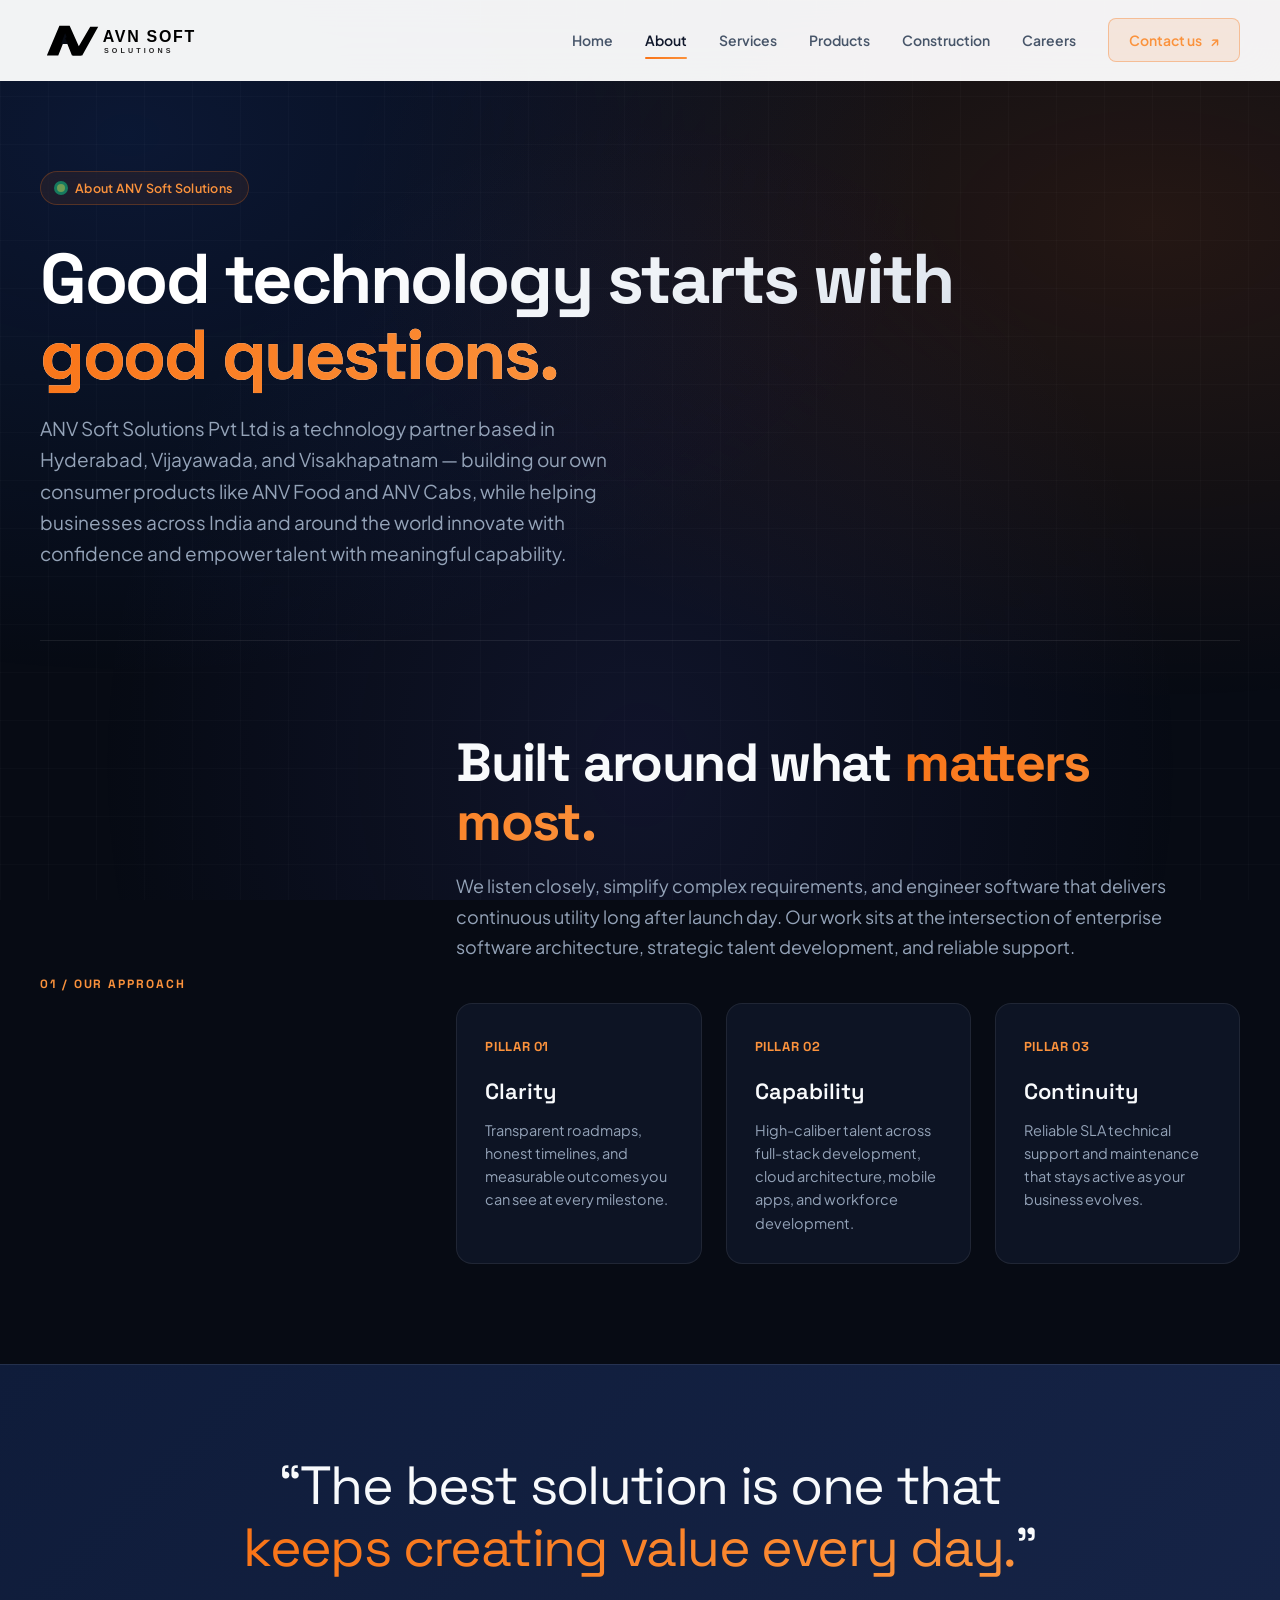
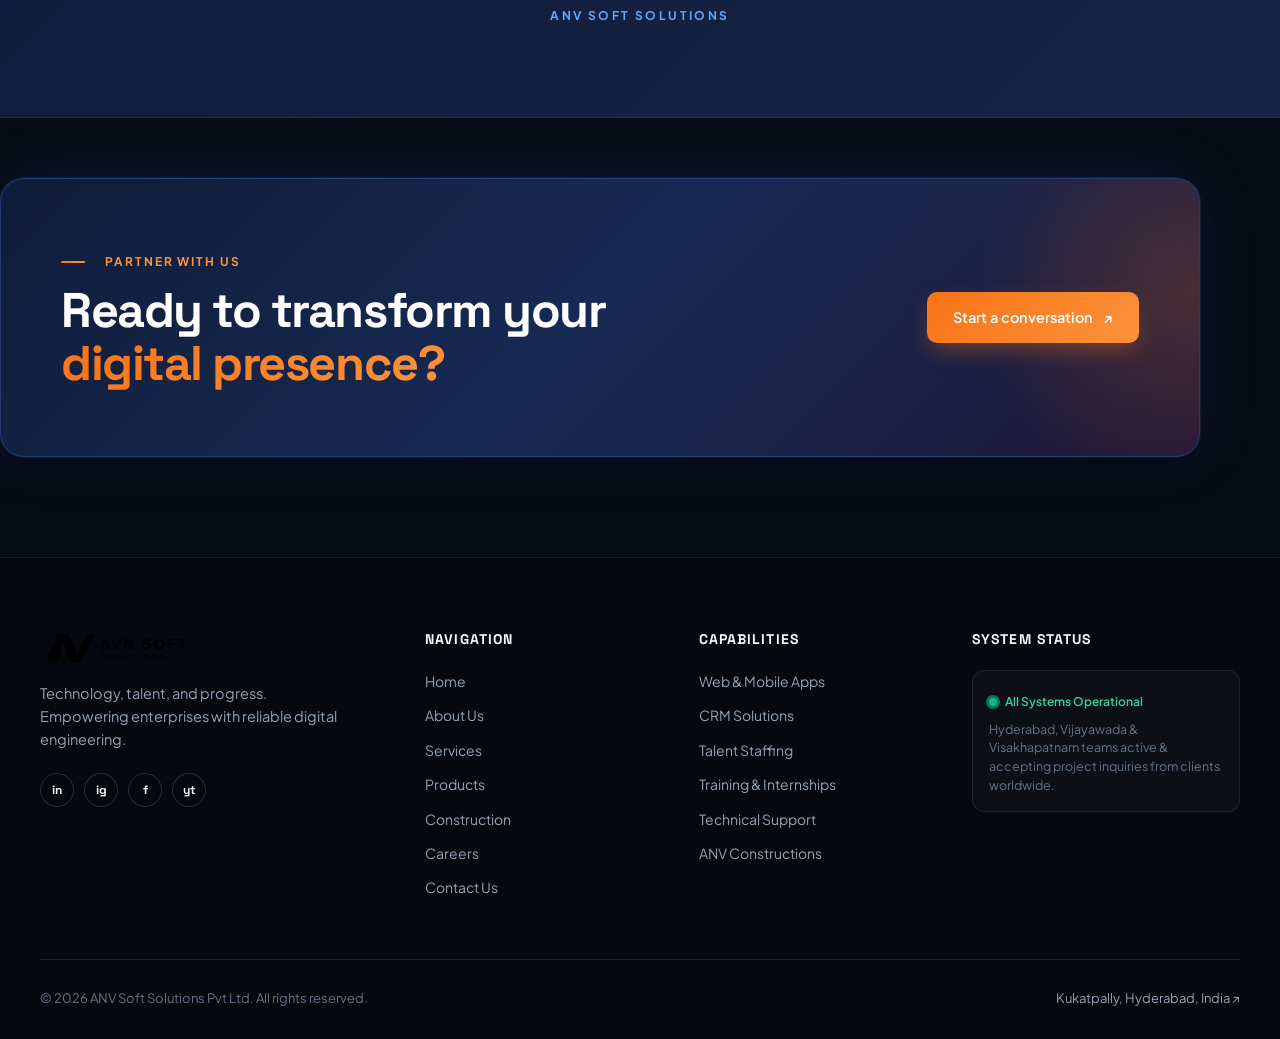
==== about/index.html @ e0e10b2a "fix: correct brand name from AVN to ANV Soft Solutions sitewide The company's actual registered name" ====
<!doctype html>
<html lang="en">
<head>
  <meta charset="UTF-8">
  <meta name="viewport" content="width=device-width, initial-scale=1.0">
  <meta name="description" content="ANV Soft Solutions is a technology and talent consultancy based in Hyderabad, Vijayawada & Visakhapatnam, serving clients across India and worldwide.">
  <meta name="keywords" content="about ANV Soft Solutions, software company Hyderabad, software company Vijayawada, software company Visakhapatnam, technology consultancy India, IT talent partner">
  <meta name="robots" content="index, follow, max-image-preview:large">
  <meta name="author" content="ANV Soft Solutions Pvt Ltd">
  <link rel="canonical" href="https://www.anvsoftsolutions.com/about/">
  <meta property="og:type" content="website">
  <meta property="og:url" content="https://www.anvsoftsolutions.com/about/">
  <meta property="og:title" content="About ANV Soft Solutions | Hyderabad Technology Partner">
  <meta property="og:description" content="Meet the Hyderabad-based team helping businesses worldwide build better software and stronger technology capabilities.">
  <meta property="og:site_name" content="ANV Soft Solutions">
  <meta property="og:image" content="https://www.anvsoftsolutions.com/images/logo.svg">
  <meta name="twitter:card" content="summary">
  <title>About Us | ANV Soft Solutions</title>
  <link rel="preconnect" href="https://fonts.googleapis.com">
  <link rel="preconnect" href="https://fonts.gstatic.com" crossorigin>
  <link href="https://fonts.googleapis.com/css2?family=Plus+Jakarta+Sans:wght@300;400;500;600;700;800&family=Space+Grotesk:wght@500;600;700&display=swap" rel="stylesheet">
  <link rel="stylesheet" href="../css/style.css">
  <link rel="icon" type="image/svg+xml" href="../images/logo.svg">
  <link rel="apple-touch-icon" href="../images/logo.svg">
</head>
<body>

  <!-- Sticky Site Header -->
  <header class="site-header">
    <div class="container nav-wrap">
      <a class="brand" href="../" aria-label="ANV Soft Solutions Home">
        <img src="../images/logo.svg" alt="ANV Soft Solutions Logo" style="height: 40px; width: auto;" />
      </a>
      
      <button class="menu-toggle" aria-label="Toggle Navigation" aria-expanded="false">
        <span></span>
        <span></span>
        <span></span>
      </button>

      <nav class="main-nav">
        <a href="../">Home</a>
        <a class="active" href="../about/">About</a>
        <a href="../services/">Services</a>
        <a href="../products/">Products</a>
        <a href="../construction/">Construction</a>
        <a href="../careers/">Careers</a>
        <a class="nav-contact" href="../contact/">Contact us <span>↗</span></a>
      </nav>
    </div>
  </header>

  <main>
    <!-- Page Hero -->
    <section class="page-hero container">
      <div class="badge-pill badge-pill-orange">
        <span class="pulse-dot" style="background: var(--orange);"></span>
        <span>About ANV Soft Solutions</span>
      </div>
      <h1>Good technology starts with<br><em>good questions.</em></h1>
      <p class="page-intro">ANV Soft Solutions Pvt Ltd is a technology partner based in Hyderabad, Vijayawada, and Visakhapatnam — building our own consumer products like ANV Food and ANV Cabs, while helping businesses across India and around the world innovate with confidence and empower talent with meaningful capability.</p>
    </section>

    <!-- Split Section / Approach -->
    <section class="section container split-section">
      <div class="section-label reveal">01 / Our approach</div>
      <div class="reveal delay-1">
        <h2>Built around what <span>matters most.</span></h2>
        <p class="lead">We listen closely, simplify complex requirements, and engineer software that delivers continuous utility long after launch day. Our work sits at the intersection of enterprise software architecture, strategic talent development, and reliable support.</p>
        
        <div class="values-grid">
          <div class="value-card">
            <strong>PILLAR 01</strong>
            <h3>Clarity</h3>
            <p>Transparent roadmaps, honest timelines, and measurable outcomes you can see at every milestone.</p>
          </div>

          <div class="value-card">
            <strong>PILLAR 02</strong>
            <h3>Capability</h3>
            <p>High-caliber talent across full-stack development, cloud architecture, mobile apps, and workforce development.</p>
          </div>

          <div class="value-card">
            <strong>PILLAR 03</strong>
            <h3>Continuity</h3>
            <p>Reliable SLA technical support and maintenance that stays active as your business evolves.</p>
          </div>
        </div>
      </div>
    </section>

    <!-- Quote Band -->
    <section class="quote-band reveal">
      <div class="container">
        <p>“The best solution is one that<br><em>keeps creating value every day.</em>”</p>
        <span>ANV SOFT SOLUTIONS</span>
      </div>
    </section>

    <!-- CTA Band -->
    <section class="container cta-band">
      <div class="cta-box reveal">
        <div class="cta-inner">
          <div>
            <div class="eyebrow" style="color: var(--orange-light);"><span></span> PARTNER WITH US</div>
            <h2>Ready to transform your<br><em>digital presence?</em></h2>
          </div>
          <a class="button button-orange" href="../contact/">Start a conversation <span>↗</span></a>
        </div>
      </div>
    </section>
  </main>

  <!-- Footer -->
  <footer class="site-footer">
    <div class="container footer-grid">
      <div class="footer-about">
        <a class="brand" href="../" aria-label="ANV Soft Solutions Home">
          <img src="../images/logo.svg" alt="ANV Soft Solutions Logo" style="height: 38px; width: auto;" />
        </a>
        <p>Technology, talent, and progress.<br>Empowering enterprises with reliable digital engineering.</p>
        <div class="social-links" aria-label="Social media links">
          <a href="#" class="social-icon" data-social-placeholder title="LinkedIn profile coming soon" aria-label="LinkedIn">in</a>
          <a href="#" class="social-icon" data-social-placeholder title="Instagram profile coming soon" aria-label="Instagram">ig</a>
          <a href="#" class="social-icon" data-social-placeholder title="Facebook profile coming soon" aria-label="Facebook">f</a>
          <a href="#" class="social-icon" data-social-placeholder title="YouTube channel coming soon" aria-label="YouTube">yt</a>
        </div>
      </div>

      <div class="footer-col">
        <h4>Navigation</h4>
        <div class="footer-col-links">
          <a href="../">Home</a>
          <a href="../about/">About Us</a>
          <a href="../services/">Services</a>
          <a href="../products/">Products</a>
          <a href="../construction/">Construction</a>
          <a href="../careers/">Careers</a>
          <a href="../contact/">Contact Us</a>
        </div>
      </div>

      <div class="footer-col">
        <h4>Capabilities</h4>
        <div class="footer-col-links">
          <a href="../services/#digital">Web & Mobile Apps</a>
          <a href="../services/#digital">CRM Solutions</a>
          <a href="../services/#people">Talent Staffing</a>
          <a href="../services/#people">Training & Internships</a>
          <a href="../services/#support">Technical Support</a>
          <a href="../construction/">ANV Constructions</a>
        </div>
      </div>

      <div class="footer-col">
        <h4>System Status</h4>
        <div class="footer-status-box">
          <div class="footer-status-pill">
            <span class="pulse-dot"></span>
            <span>All Systems Operational</span>
          </div>
          <p>Hyderabad, Vijayawada & Visakhapatnam teams active & accepting project inquiries from clients worldwide.</p>
        </div>
      </div>
    </div>

    <div class="container footer-bottom">
      <span>© 2026 ANV Soft Solutions Pvt Ltd. All rights reserved.</span>
      <a href="https://maps.google.com/?q=Rajashekara+Enclave+Kukatpally+Hyderabad" target="_blank" rel="noreferrer">Kukatpally, Hyderabad, India ↗</a>
    </div>
  </footer>

  <script src="../js/script.js"></script>
</body>
</html>
---- css/style.css ----
/* ==========================================================================
   ANV Soft Solutions - Modern High-End Design System
   ========================================================================== */

@import url('https://fonts.googleapis.com/css2?family=Plus+Jakarta+Sans:wght@300;400;500;600;700;800&family=Space+Grotesk:wght@500;600;700&display=swap');

:root {
  /* Color Palette */
  --bg-base: #070b14;
  --bg-surface: #0d1424;
  --bg-surface-elevated: #131c31;
  --bg-surface-hover: #18233c;
  --bg-glass: rgba(13, 20, 36, 0.75);
  --bg-glass-card: rgba(255, 255, 255, 0.03);
  --bg-glass-hover: rgba(255, 255, 255, 0.06);

  /* Borders */
  --border-subtle: rgba(255, 255, 255, 0.08);
  --border-medium: rgba(255, 255, 255, 0.15);
  --border-glow-blue: rgba(59, 130, 246, 0.5);
  --border-glow-orange: rgba(249, 115, 22, 0.5);

  /* Typography Colors */
  --text-primary: #f8fafc;
  --text-secondary: #94a3b8;
  --text-muted: #64748b;
  --text-accent: #38bdf8;

  /* Accent Colors */
  --blue: #2563eb;
  --blue-bright: #3b82f6;
  --blue-light: #60a5fa;
  --indigo: #6366f1;
  --orange: #f97316;
  --orange-light: #fb923c;
  --cyan: #06b6d4;
  --emerald: #10b981;
  --purple: #a855f7;

  /* Gradients */
  --grad-primary: linear-gradient(135deg, #3b82f6 0%, #6366f1 50%, #f97316 100%);
  --grad-text-hero: linear-gradient(135deg, #ffffff 20%, #e2e8f0 70%, #94a3b8 100%);
  --grad-orange: linear-gradient(135deg, #f97316 0%, #fb923c 100%);
  --grad-blue: linear-gradient(135deg, #2563eb 0%, #3b82f6 100%);
  --grad-dark-card: linear-gradient(180deg, rgba(255, 255, 255, 0.04) 0%, rgba(255, 255, 255, 0.01) 100%);
  --grad-glow-blue: radial-gradient(circle at 50% 50%, rgba(59, 130, 246, 0.18) 0%, transparent 70%);
  --grad-glow-orange: radial-gradient(circle at 50% 50%, rgba(249, 115, 22, 0.15) 0%, transparent 70%);

  /* Shadows & Glows */
  --shadow-card: 0 20px 40px -15px rgba(0, 0, 0, 0.6), 0 0 0 1px rgba(255, 255, 255, 0.06);
  --shadow-card-hover: 0 25px 50px -12px rgba(0, 0, 0, 0.8), 0 0 0 1px rgba(59, 130, 246, 0.3);
  --shadow-glow-blue: 0 0 35px -5px rgba(59, 130, 246, 0.35);
  --shadow-glow-orange: 0 0 35px -5px rgba(249, 115, 22, 0.35);

  /* Fonts */
  --font-body: 'Plus Jakarta Sans', -apple-system, BlinkMacSystemFont, 'Segoe UI', Roboto, sans-serif;
  --font-heading: 'Space Grotesk', sans-serif;

  /* Transitions */
  --transition-fast: 0.2s cubic-bezier(0.16, 1, 0.3, 1);
  --transition-smooth: 0.35s cubic-bezier(0.16, 1, 0.3, 1);
  --transition-bounce: 0.5s cubic-bezier(0.34, 1.56, 0.64, 1);
}

/* ==========================================================================
   Reset & Global Styles
   ========================================================================== */

*, *::before, *::after {
  box-sizing: border-box;
  margin: 0;
  padding: 0;
}

html {
  scroll-behavior: smooth;
  color-scheme: dark;
}

body {
  background-color: var(--bg-base);
  color: var(--text-primary);
  font-family: var(--font-body);
  font-size: 16px;
  line-height: 1.6;
  overflow-x: hidden;
  position: relative;
  min-height: 100vh;
  -webkit-font-smoothing: antialiased;
  -moz-osx-font-smoothing: grayscale;
}

/* Ambient Background Lights & Grid */
body::before {
  content: '';
  position: fixed;
  top: 0;
  left: 0;
  width: 100%;
  height: 100%;
  background-image: 
    radial-gradient(at 10% 15%, rgba(37, 99, 235, 0.15) 0px, transparent 50%),
    radial-gradient(at 90% 25%, rgba(249, 115, 22, 0.12) 0px, transparent 50%),
    radial-gradient(at 50% 85%, rgba(99, 102, 241, 0.1) 0px, transparent 60%);
  pointer-events: none;
  z-index: -2;
}

body::after {
  content: '';
  position: fixed;
  top: 0;
  left: 0;
  width: 100%;
  height: 100%;
  background-image: linear-gradient(rgba(255, 255, 255, 0.02) 1px, transparent 1px),
                    linear-gradient(90deg, rgba(255, 255, 255, 0.02) 1px, transparent 1px);
  background-size: 48px 48px;
  pointer-events: none;
  z-index: -1;
}

a {
  color: inherit;
  text-decoration: none;
  transition: color var(--transition-fast);
}

img, svg {
  display: block;
  max-width: 100%;
}

.container {
  width: min(1200px, calc(100% - 48px));
  margin: 0 auto;
}

/* ==========================================================================
   Header & Modern Navigation
   ========================================================================== */

.site-header {
  position: sticky;
  top: 0;
  z-index: 100;
  background: rgba(255, 255, 255, 0.95);
  backdrop-filter: blur(20px);
  -webkit-backdrop-filter: blur(20px);
  border-bottom: 1px solid rgba(255, 255, 255, 0.1);
  transition: all var(--transition-smooth);
}

.site-header.scrolled {
  background: rgba(255, 255, 255, 0.98);
  border-bottom-color: rgba(0, 0, 0, 0.05);
  box-shadow: 0 10px 30px -10px rgba(0, 0, 0, 0.15);
}

.nav-wrap {
  min-height: 80px;
  display: flex;
  align-items: center;
  justify-content: space-between;
}

/* Brand Logo */
.brand {
  display: flex;
  align-items: center;
  gap: 12px;
  font-family: var(--font-heading);
  font-weight: 700;
  font-size: 18px;
  letter-spacing: 0.06em;
  color: var(--text-primary);
  user-select: none;
}

.brand-mark {
  display: grid;
  place-items: center;
  height: 40px;
  width: 40px;
  background: linear-gradient(135deg, var(--blue-bright), var(--indigo));
  color: #ffffff;
  font-size: 14px;
  font-weight: 800;
  letter-spacing: -0.05em;
  border-radius: 10px;
  box-shadow: 0 0 20px rgba(59, 130, 246, 0.4);
  position: relative;
  overflow: hidden;
  transition: transform var(--transition-bounce), box-shadow var(--transition-smooth);
}

.brand-mark::after {
  content: '';
  position: absolute;
  top: -50%;
  left: -50%;
  width: 200%;
  height: 200%;
  background: linear-gradient(45deg, transparent 40%, rgba(255, 255, 255, 0.3) 50%, transparent 60%);
  transform: rotate(45deg);
  animation: shine 4s infinite linear;
}

@keyframes shine {
  0% { transform: translateX(-100%) rotate(45deg); }
  30%, 100% { transform: translateX(100%) rotate(45deg); }
}

.brand:hover .brand-mark {
  transform: translateY(-2px) scale(1.05);
  box-shadow: 0 0 25px rgba(59, 130, 246, 0.6);
}

.brand-text {
  display: flex;
  flex-direction: column;
}

.brand-text b {
  color: var(--orange);
  font-weight: 700;
}

.brand-text small {
  font-family: var(--font-body);
  font-size: 8.5px;
  font-weight: 700;
  letter-spacing: 0.24em;
  margin-top: 2px;
  color: var(--text-secondary);
}

/* Nav Links */
.main-nav {
  display: flex;
  align-items: center;
  gap: 32px;
  font-size: 14px;
  font-weight: 600;
}

.main-nav > a:not(.nav-contact) {
  position: relative;
  padding: 8px 0;
  color: #475569;
  transition: color var(--transition-fast);
}

.main-nav > a:not(.nav-contact):hover,
.main-nav > a.active:not(.nav-contact) {
  color: #0f172a;
}

.main-nav > a:not(.nav-contact)::after {
  content: '';
  position: absolute;
  bottom: 0;
  left: 0;
  width: 0;
  height: 2px;
  background: var(--grad-orange);
  border-radius: 2px;
  transition: width var(--transition-smooth);
}

.main-nav > a:hover::after,
.main-nav > a.active:not(.nav-contact)::after {
  width: 100%;
}

.nav-contact {
  display: inline-flex;
  align-items: center;
  gap: 8px;
  padding: 10px 20px;
  background: rgba(249, 115, 22, 0.1);
  border: 1px solid rgba(249, 115, 22, 0.35);
  color: var(--orange-light);
  border-radius: 8px;
  font-weight: 600;
  transition: all var(--transition-smooth);
}

.nav-contact:hover {
  background: var(--grad-orange);
  color: #ffffff;
  border-color: transparent;
  box-shadow: var(--shadow-glow-orange);
  transform: translateY(-2px);
}

.nav-contact span {
  transition: transform var(--transition-fast);
}

.nav-contact:hover span {
  transform: translate(2px, -2px);
}

/* Mobile Toggle */
.menu-toggle {
  display: none;
  background: rgba(0, 0, 0, 0.05);
  border: 1px solid rgba(0, 0, 0, 0.1);
  border-radius: 8px;
  padding: 10px;
  cursor: pointer;
  z-index: 110;
  transition: background var(--transition-fast);
}

.menu-toggle:hover {
  background: rgba(0, 0, 0, 0.08);
}

.menu-toggle span {
  display: block;
  width: 22px;
  height: 2px;
  background: #0f172a;
  margin: 5px 0;
  transition: all var(--transition-smooth);
  border-radius: 2px;
}

.menu-toggle[aria-expanded="true"] span:nth-child(1) {
  transform: translateY(7px) rotate(45deg);
}

.menu-toggle[aria-expanded="true"] span:nth-child(2) {
  opacity: 0;
}

.menu-toggle[aria-expanded="true"] span:nth-child(3) {
  transform: translateY(-7px) rotate(-45deg);
}

/* ==========================================================================
   Buttons & Links
   ========================================================================== */

.button {
  display: inline-flex;
  align-items: center;
  justify-content: center;
  gap: 10px;
  padding: 14px 26px;
  font-family: var(--font-body);
  font-weight: 600;
  font-size: 14.5px;
  border-radius: 10px;
  cursor: pointer;
  transition: all var(--transition-smooth);
  position: relative;
  overflow: hidden;
  border: none;
}

.button-primary {
  background: linear-gradient(135deg, var(--blue-bright), var(--indigo));
  color: #ffffff;
  box-shadow: 0 10px 25px -5px rgba(59, 130, 246, 0.4);
}

.button-primary:hover {
  box-shadow: 0 15px 35px -5px rgba(59, 130, 246, 0.6);
  transform: translateY(-3px);
}

.button-orange {
  background: var(--grad-orange);
  color: #ffffff;
  box-shadow: 0 10px 25px -5px rgba(249, 115, 22, 0.4);
}

.button-orange:hover {
  box-shadow: 0 15px 35px -5px rgba(249, 115, 22, 0.6);
  transform: translateY(-3px);
}

.button-secondary {
  background: rgba(255, 255, 255, 0.05);
  color: var(--text-primary);
  border: 1px solid var(--border-medium);
  backdrop-filter: blur(10px);
}

.button-secondary:hover {
  background: rgba(255, 255, 255, 0.1);
  border-color: rgba(255, 255, 255, 0.25);
  transform: translateY(-3px);
}

.button span {
  transition: transform var(--transition-fast);
}

.button:hover span {
  transform: translate(3px, -3px);
}

.text-link {
  display: inline-flex;
  align-items: center;
  gap: 8px;
  font-size: 14.5px;
  font-weight: 600;
  color: var(--orange-light);
  transition: all var(--transition-fast);
  padding-bottom: 2px;
  border-bottom: 1.5px solid rgba(249, 115, 22, 0.3);
}

.text-link:hover {
  color: #ffffff;
  border-bottom-color: var(--orange);
  gap: 12px;
}

.text-link span {
  color: var(--orange);
  transition: transform var(--transition-fast);
}

.text-link:hover span {
  transform: translateX(4px);
}

/* ==========================================================================
   Badges & Eyebrows
   ========================================================================== */

.badge-pill {
  display: inline-flex;
  align-items: center;
  gap: 10px;
  padding: 6px 16px;
  background: rgba(59, 130, 246, 0.08);
  border: 1px solid rgba(59, 130, 246, 0.25);
  border-radius: 100px;
  font-size: 12.5px;
  font-weight: 600;
  color: var(--blue-light);
  letter-spacing: 0.02em;
  margin-bottom: 20px;
  backdrop-filter: blur(10px);
}

.badge-pill-orange {
  background: rgba(249, 115, 22, 0.08);
  border-color: rgba(249, 115, 22, 0.25);
  color: var(--orange-light);
}

.pulse-dot {
  width: 8px;
  height: 8px;
  border-radius: 50%;
  background-color: var(--emerald);
  position: relative;
}

.pulse-dot::after {
  content: '';
  position: absolute;
  inset: -3px;
  border-radius: 50%;
  background: var(--emerald);
  opacity: 0.6;
  animation: pulse-ring 2s cubic-bezier(0.4, 0, 0.6, 1) infinite;
}

@keyframes pulse-ring {
  0% { transform: scale(0.8); opacity: 0.8; }
  100% { transform: scale(2.4); opacity: 0; }
}

.eyebrow {
  display: inline-flex;
  align-items: center;
  gap: 10px;
  font-size: 12px;
  font-weight: 700;
  letter-spacing: 0.16em;
  text-transform: uppercase;
  color: var(--orange);
}

.eyebrow::before {
  content: '';
  width: 24px;
  height: 2px;
  background: var(--grad-orange);
  border-radius: 2px;
}

.section-label {
  display: inline-flex;
  align-items: center;
  gap: 8px;
  color: var(--orange-light);
  font-family: var(--font-heading);
  font-size: 12px;
  font-weight: 700;
  letter-spacing: 0.16em;
  text-transform: uppercase;
  margin-bottom: 16px;
}

/* ==========================================================================
   Hero Section (Homepage)
   ========================================================================== */

.hero {
  display: grid;
  grid-template-columns: 1.15fr 0.85fr;
  align-items: center;
  gap: 60px;
  min-height: calc(90vh - 80px);
  padding: 70px 0 90px;
  position: relative;
}

.hero-copy {
  z-index: 2;
}

.hero h1 {
  font-family: var(--font-heading);
  font-size: clamp(44px, 5.5vw, 76px);
  line-height: 1.06;
  letter-spacing: -0.035em;
  margin: 18px 0 24px;
  background: var(--grad-text-hero);
  -webkit-background-clip: text;
  -webkit-text-fill-color: transparent;
}

.hero h1 em {
  font-style: normal;
  background: var(--grad-orange);
  -webkit-background-clip: text;
  -webkit-text-fill-color: transparent;
  position: relative;
}

.hero-text {
  max-width: 540px;
  font-size: 18px;
  color: var(--text-secondary);
  line-height: 1.65;
  margin-bottom: 36px;
}

.hero-actions {
  display: flex;
  align-items: center;
  gap: 24px;
  flex-wrap: wrap;
}

/* Hero Interactive Visual Component */
.hero-art {
  position: relative;
  min-height: 480px;
  display: flex;
  align-items: center;
  justify-content: center;
  perspective: 1000px;
}

.art-glow-core {
  position: absolute;
  width: 380px;
  height: 380px;
  background: radial-gradient(circle, rgba(59, 130, 246, 0.25) 0%, rgba(249, 115, 22, 0.15) 50%, transparent 70%);
  border-radius: 50%;
  filter: blur(40px);
  animation: glow-pulse 6s ease-in-out infinite alternate;
}

@keyframes glow-pulse {
  0% { transform: scale(0.9) rotate(0deg); opacity: 0.7; }
  100% { transform: scale(1.15) rotate(180deg); opacity: 1; }
}

.orbit-ring {
  position: absolute;
  border-radius: 50%;
  border: 1px dashed rgba(255, 255, 255, 0.12);
  pointer-events: none;
}

.orbit-1 {
  width: 440px;
  height: 440px;
  animation: spin 30s linear infinite;
}

.orbit-2 {
  width: 320px;
  height: 320px;
  border-color: rgba(249, 115, 22, 0.25);
  animation: spin-reverse 20s linear infinite;
}

@keyframes spin {
  from { transform: rotate(0deg); }
  to { transform: rotate(360deg); }
}

@keyframes spin-reverse {
  from { transform: rotate(360deg); }
  to { transform: rotate(0deg); }
}

/* Glass Showcase Terminal Card */
.art-main-card {
  position: relative;
  width: 100%;
  max-width: 390px;
  background: rgba(13, 20, 36, 0.85);
  backdrop-filter: blur(20px);
  -webkit-backdrop-filter: blur(20px);
  border: 1px solid rgba(255, 255, 255, 0.12);
  border-radius: 20px;
  padding: 28px;
  box-shadow: var(--shadow-card), 0 0 30px rgba(59, 130, 246, 0.15);
  z-index: 3;
  transition: transform var(--transition-smooth), border-color var(--transition-smooth);
}

.art-main-card:hover {
  transform: translateY(-6px);
  border-color: rgba(59, 130, 246, 0.4);
}

.art-card-header {
  display: flex;
  align-items: center;
  justify-content: space-between;
  border-bottom: 1px solid var(--border-subtle);
  padding-bottom: 16px;
  margin-bottom: 20px;
}

.art-card-dots {
  display: flex;
  gap: 6px;
}

.art-card-dots span {
  width: 10px;
  height: 10px;
  border-radius: 50%;
}

.art-card-dots span:nth-child(1) { background: #ef4444; }
.art-card-dots span:nth-child(2) { background: #eab308; }
.art-card-dots span:nth-child(3) { background: #22c55e; }

.art-card-tag {
  font-size: 11px;
  font-weight: 700;
  letter-spacing: 0.05em;
  color: var(--blue-light);
  background: rgba(59, 130, 246, 0.1);
  padding: 3px 10px;
  border-radius: 6px;
}

.art-stat-row {
  display: flex;
  flex-direction: column;
  gap: 16px;
}

.art-stat-item {
  background: rgba(255, 255, 255, 0.03);
  border: 1px solid rgba(255, 255, 255, 0.06);
  border-radius: 12px;
  padding: 14px 16px;
  display: flex;
  align-items: center;
  justify-content: space-between;
}

.art-stat-label {
  font-size: 13px;
  color: var(--text-secondary);
}

.art-stat-val {
  font-family: var(--font-heading);
  font-weight: 700;
  font-size: 18px;
  color: var(--text-primary);
}

.art-stat-val.accent-orange { color: var(--orange-light); }
.art-stat-val.accent-blue { color: var(--blue-light); }

/* Floating Tech Chips */
.art-tech-chips {
  display: flex;
  flex-wrap: wrap;
  gap: 8px;
  margin-top: 18px;
}

.tech-chip {
  font-size: 11.5px;
  font-weight: 600;
  padding: 4px 10px;
  border-radius: 6px;
  background: rgba(255, 255, 255, 0.04);
  border: 1px solid var(--border-subtle);
  color: var(--text-secondary);
}

.tech-chip.active {
  background: rgba(249, 115, 22, 0.12);
  border-color: rgba(249, 115, 22, 0.3);
  color: var(--orange-light);
}

/* Floating floating badge */
.art-floating-badge {
  position: absolute;
  bottom: -20px;
  right: -20px;
  background: linear-gradient(135deg, #101c36, #162445);
  border: 1px solid rgba(59, 130, 246, 0.4);
  border-radius: 14px;
  padding: 12px 18px;
  display: flex;
  align-items: center;
  gap: 12px;
  box-shadow: 0 15px 30px rgba(0, 0, 0, 0.5);
  animation: float-badge 4s ease-in-out infinite alternate;
  z-index: 4;
}

@keyframes float-badge {
  0% { transform: translateY(0px); }
  100% { transform: translateY(-8px); }
}

.art-badge-icon {
  width: 32px;
  height: 32px;
  border-radius: 8px;
  background: var(--grad-orange);
  display: grid;
  place-items: center;
  color: #fff;
  font-weight: 700;
}

.art-badge-text small {
  display: block;
  font-size: 10px;
  color: var(--text-secondary);
  text-transform: uppercase;
  letter-spacing: 0.05em;
}

.art-badge-text strong {
  font-size: 14px;
  color: var(--text-primary);
}

/* ==========================================================================
   Trust & Metrics Strip
   ========================================================================== */

.metrics-strip {
  border-top: 1px solid var(--border-subtle);
  border-bottom: 1px solid var(--border-subtle);
  background: rgba(13, 20, 36, 0.5);
  backdrop-filter: blur(10px);
  padding: 40px 0;
  margin-bottom: 40px;
}

.metrics-grid {
  display: grid;
  grid-template-columns: repeat(4, 1fr);
  gap: 30px;
}

.metric-item {
  display: flex;
  flex-direction: column;
  position: relative;
}

.metric-item:not(:last-child)::after {
  content: '';
  position: absolute;
  right: -15px;
  top: 10%;
  height: 80%;
  width: 1px;
  background: var(--border-subtle);
}

.metric-num {
  font-family: var(--font-heading);
  font-size: clamp(32px, 3.5vw, 44px);
  font-weight: 700;
  letter-spacing: -0.03em;
  background: var(--grad-text-hero);
  -webkit-background-clip: text;
  -webkit-text-fill-color: transparent;
  line-height: 1;
  margin-bottom: 8px;
}

.metric-num.orange {
  background: var(--grad-orange);
  -webkit-background-clip: text;
  -webkit-text-fill-color: transparent;
}

.metric-label {
  font-size: 13.5px;
  color: var(--text-secondary);
  font-weight: 500;
}

/* ==========================================================================
   Sections Common Styling
   ========================================================================== */

.section {
  padding: 100px 0;
  position: relative;
}

.section-head-center {
  text-align: center;
  max-width: 680px;
  margin: 0 auto 60px;
}

.section h2 {
  font-family: var(--font-heading);
  font-size: clamp(34px, 4.2vw, 54px);
  line-height: 1.1;
  letter-spacing: -0.03em;
  margin: 12px 0 20px;
  color: var(--text-primary);
}

.section h2 span {
  background: var(--grad-orange);
  -webkit-background-clip: text;
  -webkit-text-fill-color: transparent;
}

.lead {
  font-size: 18px;
  line-height: 1.7;
  color: var(--text-secondary);
}

/* Intro Section */
.intro-grid {
  display: grid;
  grid-template-columns: 1fr 2fr;
  gap: 60px;
  align-items: start;
}

/* ==========================================================================
   Service Cards Grid (Spotlight Glass Cards)
   ========================================================================== */

.service-preview {
  padding-top: 40px;
}

.section-header-flex {
  display: flex;
  justify-content: space-between;
  align-items: flex-end;
  margin-bottom: 40px;
}

.service-grid {
  display: grid;
  grid-template-columns: repeat(3, 1fr);
  gap: 24px;
}

.card-spotlight {
  background: var(--bg-surface);
  border: 1px solid var(--border-subtle);
  border-radius: 20px;
  padding: 36px 30px;
  display: flex;
  flex-direction: column;
  justify-content: space-between;
  min-height: 360px;
  position: relative;
  overflow: hidden;
  transition: all var(--transition-smooth);
}

.card-spotlight::before {
  content: '';
  position: absolute;
  inset: 0;
  background: radial-gradient(400px circle at var(--mouse-x, 50%) var(--mouse-y, 50%), rgba(59, 130, 246, 0.12), transparent 40%);
  opacity: 0;
  transition: opacity var(--transition-smooth);
  pointer-events: none;
}

.card-spotlight:hover {
  transform: translateY(-8px);
  border-color: rgba(59, 130, 246, 0.35);
  box-shadow: var(--shadow-card-hover);
}

.card-spotlight:hover::before {
  opacity: 1;
}

.card-top {
  display: flex;
  align-items: center;
  justify-content: space-between;
  margin-bottom: 28px;
}

.card-icon {
  width: 52px;
  height: 52px;
  border-radius: 14px;
  background: rgba(59, 130, 246, 0.1);
  border: 1px solid rgba(59, 130, 246, 0.2);
  display: grid;
  place-items: center;
  color: var(--blue-light);
  font-size: 22px;
}

.card-orange .card-icon {
  background: rgba(249, 115, 22, 0.1);
  border-color: rgba(249, 115, 22, 0.2);
  color: var(--orange-light);
}

.card-purple .card-icon {
  background: rgba(168, 85, 247, 0.1);
  border-color: rgba(168, 85, 247, 0.2);
  color: var(--purple);
}

.card-number {
  font-family: var(--font-heading);
  font-size: 14px;
  font-weight: 700;
  color: var(--text-muted);
}

.card-content h3 {
  font-family: var(--font-heading);
  font-size: 24px;
  font-weight: 600;
  line-height: 1.2;
  margin-bottom: 12px;
  color: var(--text-primary);
}

.card-content p {
  color: var(--text-secondary);
  font-size: 15px;
  line-height: 1.6;
  margin-bottom: 24px;
}

.card-bottom {
  display: flex;
  align-items: center;
  justify-content: space-between;
  padding-top: 16px;
  border-top: 1px solid var(--border-subtle);
}

.card-tags {
  display: flex;
  gap: 6px;
  flex-wrap: wrap;
}

.tag {
  font-size: 11px;
  font-weight: 600;
  color: var(--text-muted);
  background: rgba(255, 255, 255, 0.04);
  padding: 3px 8px;
  border-radius: 4px;
}

.circle-arrow {
  width: 38px;
  height: 38px;
  border-radius: 50%;
  border: 1px solid var(--border-medium);
  display: grid;
  place-items: center;
  color: var(--text-primary);
  font-size: 16px;
  transition: all var(--transition-fast);
}

.card-spotlight:hover .circle-arrow {
  background: var(--orange);
  border-color: var(--orange);
  color: #fff;
  transform: rotate(45deg);
}

/* ==========================================================================
   Workflow / Process Pipeline
   ========================================================================== */

.process-section {
  background: linear-gradient(180deg, transparent 0%, rgba(13, 20, 36, 0.6) 50%, transparent 100%);
}

.process-grid {
  display: grid;
  grid-template-columns: repeat(4, 1fr);
  gap: 24px;
  margin-top: 40px;
}

.process-step {
  background: var(--bg-surface);
  border: 1px solid var(--border-subtle);
  border-radius: 16px;
  padding: 30px 24px;
  position: relative;
  transition: all var(--transition-smooth);
}

.process-step:hover {
  transform: translateY(-5px);
  border-color: rgba(59, 130, 246, 0.3);
  background: var(--bg-surface-elevated);
}

.step-num {
  font-family: var(--font-heading);
  font-size: 36px;
  font-weight: 700;
  color: rgba(255, 255, 255, 0.12);
  line-height: 1;
  margin-bottom: 16px;
  display: flex;
  align-items: center;
  justify-content: space-between;
}

.step-num span {
  font-size: 18px;
  color: var(--orange);
}

.process-step h4 {
  font-family: var(--font-heading);
  font-size: 19px;
  font-weight: 600;
  margin-bottom: 10px;
  color: var(--text-primary);
}

.process-step p {
  color: var(--text-secondary);
  font-size: 14px;
  line-height: 1.6;
}

/* ==========================================================================
   Call To Action (CTA) Banner
   ========================================================================== */

.cta-band {
  margin: 60px 0 100px;
}

.cta-box {
  background: linear-gradient(135deg, #101c38 0%, #172a54 50%, #201736 100%);
  border: 1px solid rgba(59, 130, 246, 0.3);
  border-radius: 24px;
  padding: 65px 60px;
  position: relative;
  overflow: hidden;
  box-shadow: var(--shadow-card), 0 0 60px rgba(59, 130, 246, 0.15);
}

.cta-box::before {
  content: '';
  position: absolute;
  top: -50%;
  right: -20%;
  width: 500px;
  height: 500px;
  background: radial-gradient(circle, rgba(249, 115, 22, 0.2) 0%, transparent 60%);
  pointer-events: none;
}

.cta-inner {
  position: relative;
  z-index: 2;
  display: flex;
  align-items: center;
  justify-content: space-between;
  gap: 40px;
}

.cta-box h2 {
  font-family: var(--font-heading);
  font-size: clamp(32px, 3.8vw, 50px);
  line-height: 1.1;
  letter-spacing: -0.03em;
  margin: 12px 0 0;
  color: #ffffff;
}

.cta-box h2 em {
  font-style: normal;
  background: var(--grad-orange);
  -webkit-background-clip: text;
  -webkit-text-fill-color: transparent;
}

/* ==========================================================================
   Page Hero (Sub-pages: About, Services, Careers, Contact)
   ========================================================================== */

.page-hero {
  padding: 90px 0 70px;
  text-align: left;
  position: relative;
}

.page-hero h1 {
  font-family: var(--font-heading);
  font-size: clamp(44px, 5.5vw, 72px);
  line-height: 1.08;
  letter-spacing: -0.035em;
  margin: 16px 0 20px;
  background: var(--grad-text-hero);
  -webkit-background-clip: text;
  -webkit-text-fill-color: transparent;
}

.page-hero h1 em {
  font-style: normal;
  background: var(--grad-orange);
  -webkit-background-clip: text;
  -webkit-text-fill-color: transparent;
}

.page-intro {
  max-width: 600px;
  font-size: 19px;
  color: var(--text-secondary);
  line-height: 1.65;
}

/* Sub-page Split Sections & Values */
.split-section {
  display: grid;
  grid-template-columns: 1fr 2.2fr;
  gap: 60px;
  border-top: 1px solid var(--border-subtle);
  padding-top: 80px;
}

.values-grid {
  display: grid;
  grid-template-columns: repeat(3, 1fr);
  gap: 24px;
  margin-top: 40px;
}

.value-card {
  background: var(--bg-surface);
  border: 1px solid var(--border-subtle);
  border-radius: 16px;
  padding: 28px;
  transition: all var(--transition-smooth);
}

.value-card:hover {
  transform: translateY(-5px);
  border-color: rgba(59, 130, 246, 0.3);
  background: var(--bg-surface-elevated);
}

.value-card strong {
  font-family: var(--font-heading);
  color: var(--orange-light);
  font-size: 13px;
  letter-spacing: 0.05em;
}

.value-card h3 {
  font-family: var(--font-heading);
  font-size: 22px;
  font-weight: 600;
  margin: 16px 0 10px;
  color: var(--text-primary);
}

.value-card p {
  font-size: 14.5px;
  color: var(--text-secondary);
  line-height: 1.6;
}

/* Quote Band */
.quote-band {
  background: linear-gradient(135deg, #0f1c3a, #162447);
  border-top: 1px solid var(--border-subtle);
  border-bottom: 1px solid var(--border-subtle);
  padding: 90px 0;
  text-align: center;
  position: relative;
  overflow: hidden;
}

.quote-band p {
  font-family: var(--font-heading);
  font-size: clamp(32px, 4.2vw, 56px);
  line-height: 1.15;
  letter-spacing: -0.03em;
  color: var(--text-primary);
  max-width: 850px;
  margin: 0 auto;
}

.quote-band em {
  font-style: normal;
  background: var(--grad-orange);
  -webkit-background-clip: text;
  -webkit-text-fill-color: transparent;
}

.quote-band span {
  display: inline-block;
  margin-top: 28px;
  font-size: 12px;
  font-weight: 700;
  letter-spacing: 0.2em;
  color: var(--blue-light);
}

/* ==========================================================================
   Services Page Components
   ========================================================================== */

.service-block {
  border-top: 1px solid var(--border-subtle);
  padding: 70px 0;
}

.service-block-head {
  display: grid;
  grid-template-columns: 1fr 2.2fr;
  gap: 60px;
  margin-bottom: 35px;
}

.service-block-head .block-badge {
  font-family: var(--font-heading);
  font-size: 14px;
  font-weight: 700;
  color: var(--orange-light);
  letter-spacing: 0.1em;
}

.service-block-head h2 {
  font-family: var(--font-heading);
  font-size: 40px;
  letter-spacing: -0.03em;
  color: var(--text-primary);
  margin: 0;
}

.service-items {
  margin-left: calc(100% / 3.2);
  display: grid;
  grid-template-columns: 1fr 1fr;
  gap: 24px 40px;
}

.service-item-card {
  background: var(--bg-surface);
  border: 1px solid var(--border-subtle);
  border-radius: 16px;
  padding: 28px;
  transition: all var(--transition-smooth);
}

.service-item-card:hover {
  transform: translateY(-4px);
  border-color: rgba(59, 130, 246, 0.3);
  background: var(--bg-surface-elevated);
}

.service-item-card h3 {
  font-family: var(--font-heading);
  font-size: 21px;
  font-weight: 600;
  margin-bottom: 10px;
  color: var(--text-primary);
  display: flex;
  align-items: center;
  gap: 10px;
}

.service-item-card p {
  color: var(--text-secondary);
  font-size: 14.5px;
  line-height: 1.6;
}

/* ==========================================================================
   Careers Page Components
   ========================================================================== */

.career-grid {
  display: grid;
  grid-template-columns: 1fr 2.2fr;
  gap: 60px;
  border-top: 1px solid var(--border-subtle);
  padding-top: 80px;
}

.opportunity-list {
  display: flex;
  flex-direction: column;
  gap: 16px;
}

.opportunity-card {
  display: grid;
  grid-template-columns: 48px 1fr 40px;
  gap: 24px;
  align-items: center;
  padding: 26px 30px;
  background: var(--bg-surface);
  border: 1px solid var(--border-subtle);
  border-radius: 16px;
  transition: all var(--transition-smooth);
}

.opportunity-card:hover {
  transform: translateY(-4px);
  border-color: rgba(249, 115, 22, 0.4);
  background: var(--bg-surface-elevated);
  box-shadow: 0 15px 30px -10px rgba(0, 0, 0, 0.5);
}

.opportunity-num {
  font-family: var(--font-heading);
  font-size: 16px;
  font-weight: 700;
  color: var(--orange-light);
}

.opportunity-content h3 {
  font-family: var(--font-heading);
  font-size: 21px;
  font-weight: 600;
  margin-bottom: 6px;
  color: var(--text-primary);
}

.opportunity-content p {
  color: var(--text-secondary);
  font-size: 14.5px;
  margin-bottom: 8px;
}

.opportunity-tags {
  display: flex;
  gap: 8px;
}

.opportunity-arrow {
  width: 36px;
  height: 36px;
  border-radius: 50%;
  border: 1px solid var(--border-medium);
  display: grid;
  place-items: center;
  font-size: 16px;
  color: var(--text-primary);
  transition: all var(--transition-fast);
}

.opportunity-card:hover .opportunity-arrow {
  background: var(--orange);
  border-color: var(--orange);
  color: #fff;
  transform: translate(2px, -2px);
}

/* ==========================================================================
   Contact Page Components
   ========================================================================== */

.contact-layout {
  display: grid;
  grid-template-columns: 1fr 1.2fr;
  gap: 60px;
  border-top: 1px solid var(--border-subtle);
  padding-top: 80px;
}

.contact-details {
  display: flex;
  flex-direction: column;
  gap: 40px;
}

.contact-info-card {
  background: var(--bg-surface);
  border: 1px solid var(--border-subtle);
  border-radius: 20px;
  padding: 32px;
}

.detail-label {
  display: inline-flex;
  align-items: center;
  gap: 8px;
  color: var(--orange-light);
  text-transform: uppercase;
  letter-spacing: 0.15em;
  font-size: 11px;
  font-weight: 700;
  margin-bottom: 14px;
}

.contact-info-card p {
  color: var(--text-secondary);
  line-height: 1.7;
  font-size: 15px;
  margin-bottom: 20px;
}

.big-link {
  display: block;
  font-family: var(--font-heading);
  font-size: clamp(24px, 3vw, 32px);
  font-weight: 700;
  color: var(--text-primary);
  letter-spacing: -0.02em;
  transition: color var(--transition-fast);
}

.big-link + .big-link {
  margin-top: 10px;
}

.big-link:hover {
  color: var(--orange-light);
}

.email-link,
.support-email a {
  color: var(--text-primary);
  font-weight: 600;
  overflow-wrap: anywhere;
  transition: color var(--transition-fast);
}

.email-link:hover,
.support-email a:hover {
  color: var(--orange-light);
}

.support-email {
  font-size: 13px !important;
  margin-top: 14px;
}

.support-email span {
  color: var(--text-muted);
}

/* Modern Form */
.contact-form-card {
  background: var(--bg-surface);
  border: 1px solid var(--border-subtle);
  border-radius: 20px;
  padding: 40px;
  box-shadow: var(--shadow-card);
}

.contact-form {
  display: flex;
  flex-direction: column;
}

.form-group {
  display: flex;
  flex-direction: column;
  margin-bottom: 24px;
}

.form-group label {
  font-size: 13px;
  font-weight: 600;
  color: var(--text-primary);
  margin-bottom: 8px;
}

.form-group input,
.form-group textarea,
.form-group select {
  background: rgba(7, 11, 20, 0.6);
  border: 1px solid var(--border-medium);
  border-radius: 10px;
  padding: 14px 16px;
  font-family: var(--font-body);
  font-size: 15px;
  color: var(--text-primary);
  outline: none;
  transition: all var(--transition-fast);
}

.form-group input:focus,
.form-group textarea:focus,
.form-group select:focus {
  border-color: var(--blue-bright);
  box-shadow: 0 0 0 3px rgba(59, 130, 246, 0.2);
  background: rgba(7, 11, 20, 0.9);
}

.form-group input::placeholder,
.form-group textarea::placeholder {
  color: var(--text-muted);
}

.form-status {
  padding: 12px 16px;
  border-radius: 8px;
  font-size: 14px;
  font-weight: 600;
  margin-top: 18px;
  display: none;
}

.form-status.success {
  display: block;
  background: rgba(16, 185, 129, 0.15);
  border: 1px solid rgba(16, 185, 129, 0.3);
  color: #34d399;
}

.form-status.error {
  display: block;
  background: rgba(239, 68, 68, 0.15);
  border: 1px solid rgba(239, 68, 68, 0.3);
  color: #f87171;
}

.upload-section {
  border-top: 1px solid var(--border-subtle);
  padding-top: 80px;
}

.upload-intro {
  max-width: 680px;
  margin: 18px 0 34px;
}

.upload-form {
  max-width: 820px;
  background: var(--bg-surface);
  border: 1px solid var(--border-subtle);
  border-radius: 20px;
  padding: 40px;
  box-shadow: var(--shadow-card);
}

.upload-form-grid {
  display: grid;
  grid-template-columns: repeat(2, 1fr);
  gap: 24px;
}

.upload-help {
  color: var(--text-muted);
  font-size: 12px;
  margin-top: 8px;
}

/* ==========================================================================
   Footer
   ========================================================================== */

.site-footer {
  background: #05080f;
  border-top: 1px solid var(--border-subtle);
  color: var(--text-secondary);
  padding: 70px 0 30px;
  position: relative;
  z-index: 10;
}

.footer-grid {
  display: grid;
  grid-template-columns: 1.5fr 1fr 1fr 1.2fr;
  gap: 50px;
  padding-bottom: 60px;
}

.footer-about p {
  font-size: 14.5px;
  line-height: 1.6;
  margin-top: 16px;
  color: var(--text-secondary);
  max-width: 320px;
}

.social-links {
  display: flex;
  gap: 10px;
  margin-top: 22px;
}

.social-icon {
  width: 34px;
  height: 34px;
  display: grid;
  place-items: center;
  border: 1px solid var(--border-medium);
  border-radius: 50%;
  color: var(--text-primary);
  font-family: var(--font-heading);
  font-size: 12px;
  font-weight: 700;
  text-transform: lowercase;
  transition: color var(--transition-fast), border-color var(--transition-fast), background var(--transition-fast), transform var(--transition-fast);
}

.social-icon:hover {
  color: #05080f;
  border-color: var(--orange-light);
  background: var(--orange-light);
  transform: translateY(-3px);
}

.footer-col h4 {
  font-family: var(--font-heading);
  font-size: 14px;
  font-weight: 700;
  letter-spacing: 0.08em;
  text-transform: uppercase;
  color: var(--text-primary);
  margin-bottom: 20px;
}

.footer-col-links {
  display: flex;
  flex-direction: column;
  gap: 12px;
}

.footer-col-links a {
  font-size: 14px;
  color: var(--text-secondary);
  transition: all var(--transition-fast);
}

.footer-col-links a:hover {
  color: var(--orange-light);
  transform: translateX(3px);
}

.footer-status-box {
  background: rgba(255, 255, 255, 0.03);
  border: 1px solid var(--border-subtle);
  border-radius: 12px;
  padding: 16px;
}

.footer-status-pill {
  display: inline-flex;
  align-items: center;
  gap: 8px;
  font-size: 12px;
  font-weight: 600;
  color: #34d399;
  margin-bottom: 8px;
}

.footer-status-box p {
  font-size: 12.5px;
  color: var(--text-muted);
  line-height: 1.5;
  margin: 0;
}

.footer-bottom {
  border-top: 1px solid var(--border-subtle);
  padding-top: 28px;
  display: flex;
  justify-content: space-between;
  align-items: center;
  font-size: 13px;
  color: var(--text-muted);
}

.footer-bottom a {
  color: var(--text-secondary);
}

.footer-bottom a:hover {
  color: var(--orange-light);
}

/* ==========================================================================
   Animations & Scroll Reveal
   ========================================================================== */

.reveal {
  opacity: 0;
  transform: translateY(24px);
  transition: opacity 0.7s cubic-bezier(0.16, 1, 0.3, 1), transform 0.7s cubic-bezier(0.16, 1, 0.3, 1);
}

.reveal.active {
  opacity: 1;
  transform: translateY(0);
}

.delay-1 { transition-delay: 0.12s; }
.delay-2 { transition-delay: 0.24s; }
.delay-3 { transition-delay: 0.36s; }

/* ==========================================================================
   Responsive Breakpoints
   ========================================================================== */

@media (max-width: 1024px) {
  .hero {
    grid-template-columns: 1fr;
    gap: 50px;
    padding: 50px 0 70px;
  }

  .hero-art {
    min-height: 400px;
  }

  .metrics-grid {
    grid-template-columns: repeat(2, 1fr);
    gap: 30px;
  }

  .metric-item:nth-child(2)::after {
    display: none;
  }

  .service-grid {
    grid-template-columns: repeat(2, 1fr);
  }

  .process-grid {
    grid-template-columns: repeat(2, 1fr);
  }

  .footer-grid {
    grid-template-columns: repeat(2, 1fr);
    gap: 40px;
  }

  .service-items {
    margin-left: 0;
  }
}

@media (max-width: 768px) {
  .container {
    width: calc(100% - 36px);
  }

  .upload-form {
    padding: 28px 22px;
  }

  .upload-form-grid {
    grid-template-columns: 1fr;
  }

  .nav-wrap {
    min-height: 70px;
  }

  .menu-toggle {
    display: block;
  }

  .main-nav {
    display: none;
    position: absolute;
    top: 70px;
    left: 0;
    right: 0;
    background: rgba(255, 255, 255, 0.98);
    backdrop-filter: blur(24px);
    -webkit-backdrop-filter: blur(24px);
    padding: 24px 20px 30px;
    flex-direction: column;
    align-items: stretch;
    gap: 8px;
    border-bottom: 1px solid rgba(0, 0, 0, 0.1);
    box-shadow: 0 20px 40px rgba(0, 0, 0, 0.15);
  }

  .main-nav.open {
    display: flex;
  }

  .main-nav > a:not(.nav-contact) {
    padding: 12px 16px;
    border-radius: 8px;
    color: #0f172a;
  }

  .main-nav > a:not(.nav-contact):hover {
    background: rgba(0, 0, 0, 0.05);
  }

  .main-nav > a::after {
    display: none;
  }

  .nav-contact {
    margin-top: 12px;
    justify-content: center;
  }

  .hero h1, .page-hero h1 {
    font-size: clamp(38px, 9vw, 52px);
  }

  .hero-actions {
    flex-direction: column;
    align-items: stretch;
  }

  .button {
    width: 100%;
  }

  .metrics-grid {
    grid-template-columns: 1fr 1fr;
  }

  .metric-item::after {
    display: none !important;
  }

  .intro-grid,
  .split-section,
  .service-block-head,
  .career-grid,
  .contact-layout {
    grid-template-columns: 1fr;
    gap: 30px;
  }

  .service-grid,
  .process-grid,
  .values-grid,
  .service-items {
    grid-template-columns: 1fr;
  }

  .cta-inner {
    flex-direction: column;
    align-items: flex-start;
  }

  .cta-box {
    padding: 40px 24px;
  }

  .footer-grid {
    grid-template-columns: 1fr;
    gap: 36px;
  }

  .footer-bottom {
    flex-direction: column;
    gap: 12px;
    text-align: center;
  }

  .art-floating-badge {
    right: 0;
    bottom: -15px;
  }
}

/* Service FAQ */
.service-faq {
  padding-top: 40px;
}

.faq-list {
  max-width: 820px;
  margin: 0 auto;
  border-top: 1px solid var(--border-medium);
}

.faq-list details {
  border-bottom: 1px solid var(--border-medium);
  padding: 22px 4px;
}

.faq-list summary {
  cursor: pointer;
  font-family: var(--font-heading);
  font-size: 18px;
  font-weight: 600;
  color: var(--text-primary);
  list-style: none;
  padding-right: 28px;
  position: relative;
}

.faq-list summary::-webkit-details-marker {
  display: none;
}

.faq-list summary::after {
  content: '+';
  color: var(--orange);
  font-size: 24px;
  font-weight: 400;
  position: absolute;
  right: 0;
  top: -5px;
}

.faq-list details[open] summary::after {
  content: '−';
}

.faq-list details p {
  color: var(--text-secondary);
  font-size: 15px;
  line-height: 1.7;
  margin: 14px 32px 0 0;
}
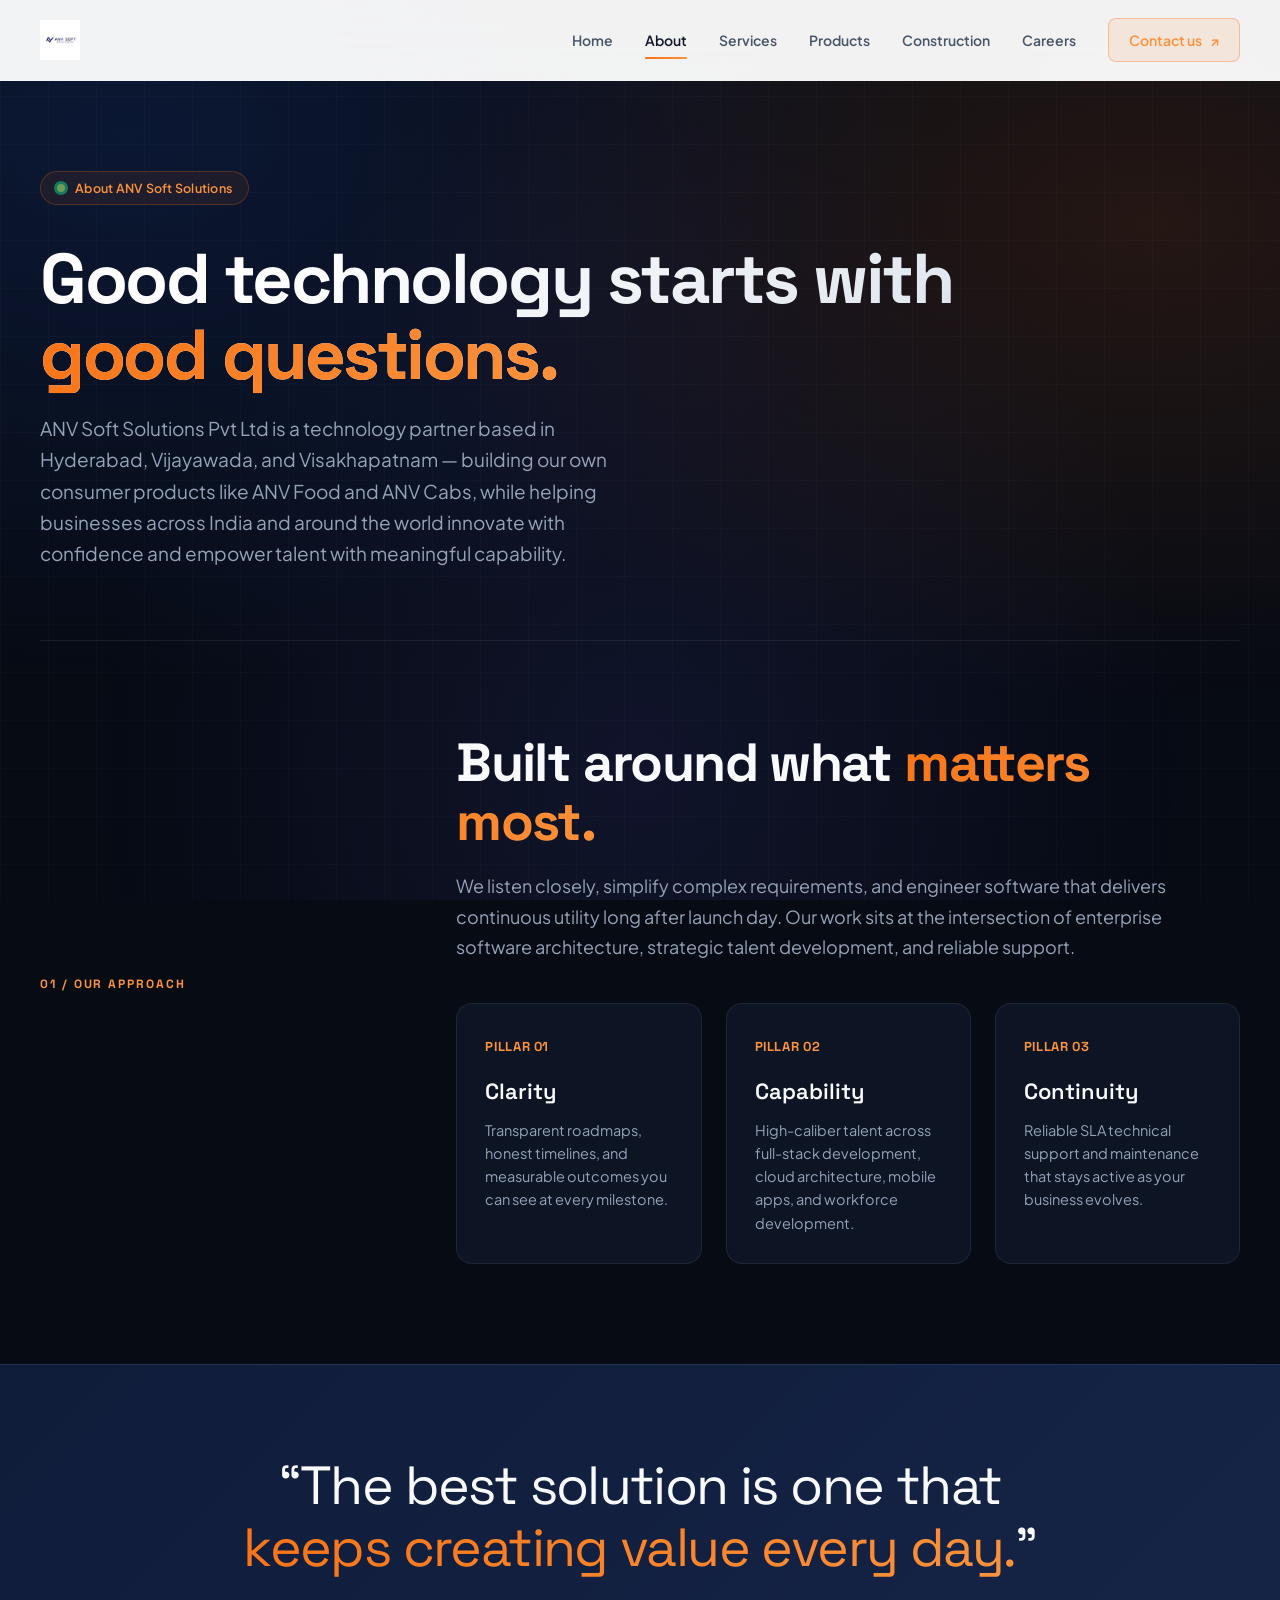
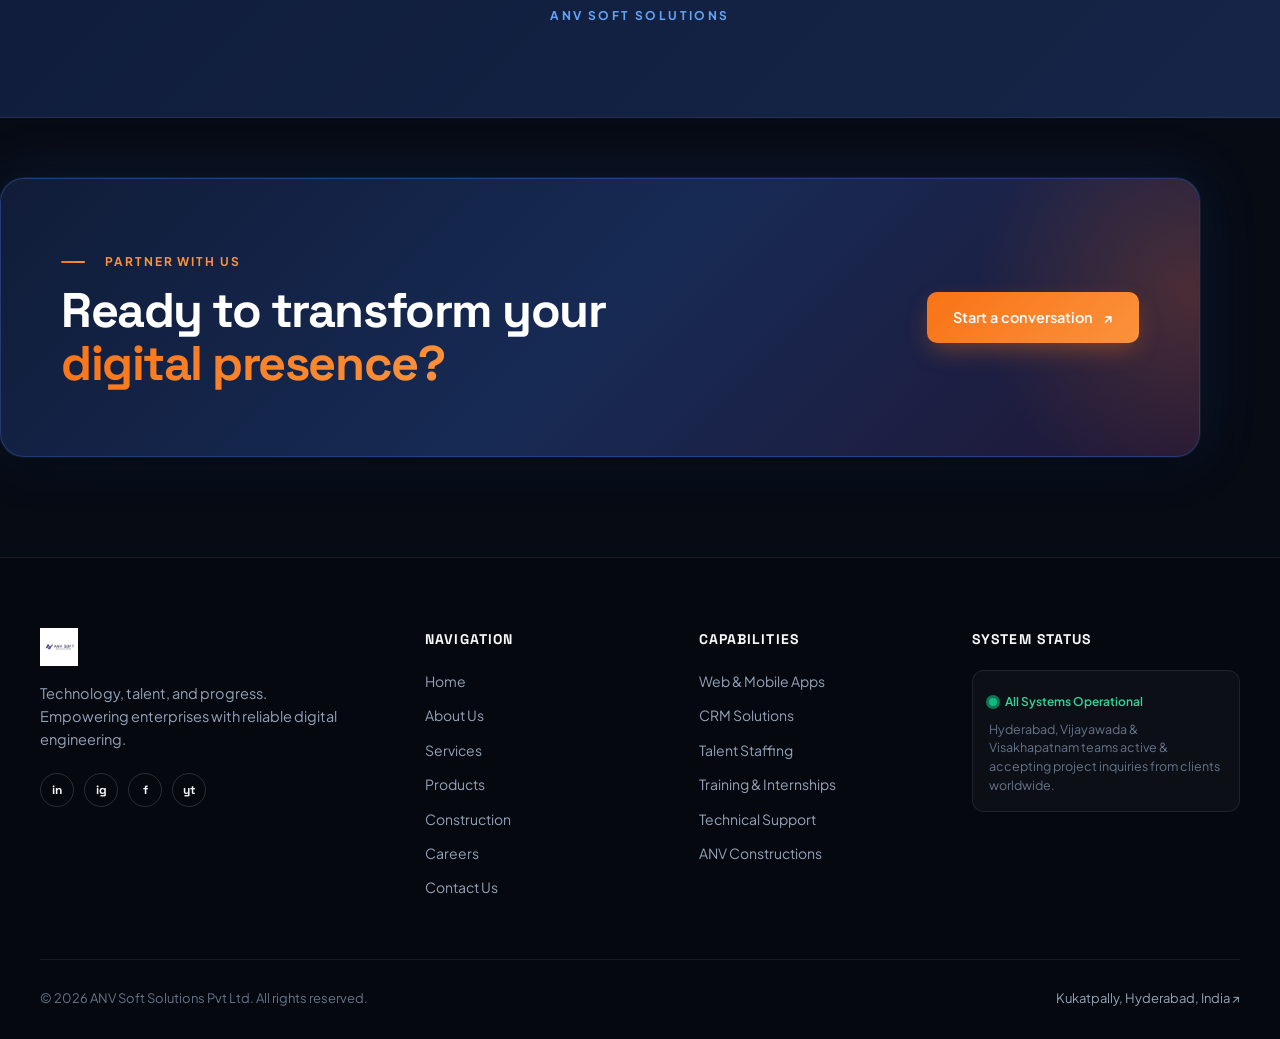
==== commit 455ee7ed: "feat: use real ANV Soft Solutions logo image, remove hardcoded SVG logo Replaces the hand-coded inli" ====
--- a/about/index.html
+++ b/about/index.html
@@ -13,7 +13,7 @@
   <meta property="og:title" content="About ANV Soft Solutions | Hyderabad Technology Partner">
   <meta property="og:description" content="Meet the Hyderabad-based team helping businesses worldwide build better software and stronger technology capabilities.">
   <meta property="og:site_name" content="ANV Soft Solutions">
-  <meta property="og:image" content="https://www.anvsoftsolutions.com/images/logo.svg">
+  <meta property="og:image" content="https://www.anvsoftsolutions.com/images/logo.jpg">
   <meta name="twitter:card" content="summary">
   <title>About Us | ANV Soft Solutions</title>
   <link rel="preconnect" href="https://fonts.googleapis.com">
@@ -29,7 +29,7 @@
   <header class="site-header">
     <div class="container nav-wrap">
       <a class="brand" href="../" aria-label="ANV Soft Solutions Home">
-        <img src="../images/logo.svg" alt="ANV Soft Solutions Logo" style="height: 40px; width: auto;" />
+        <img src="../images/logo.jpg" alt="ANV Soft Solutions Logo" style="height: 40px; width: auto;" />
       </a>
       
       <button class="menu-toggle" aria-label="Toggle Navigation" aria-expanded="false">
@@ -117,7 +117,7 @@
     <div class="container footer-grid">
       <div class="footer-about">
         <a class="brand" href="../" aria-label="ANV Soft Solutions Home">
-          <img src="../images/logo.svg" alt="ANV Soft Solutions Logo" style="height: 38px; width: auto;" />
+          <img src="../images/logo.jpg" alt="ANV Soft Solutions Logo" style="height: 38px; width: auto;" />
         </a>
         <p>Technology, talent, and progress.<br>Empowering enterprises with reliable digital engineering.</p>
         <div class="social-links" aria-label="Social media links">
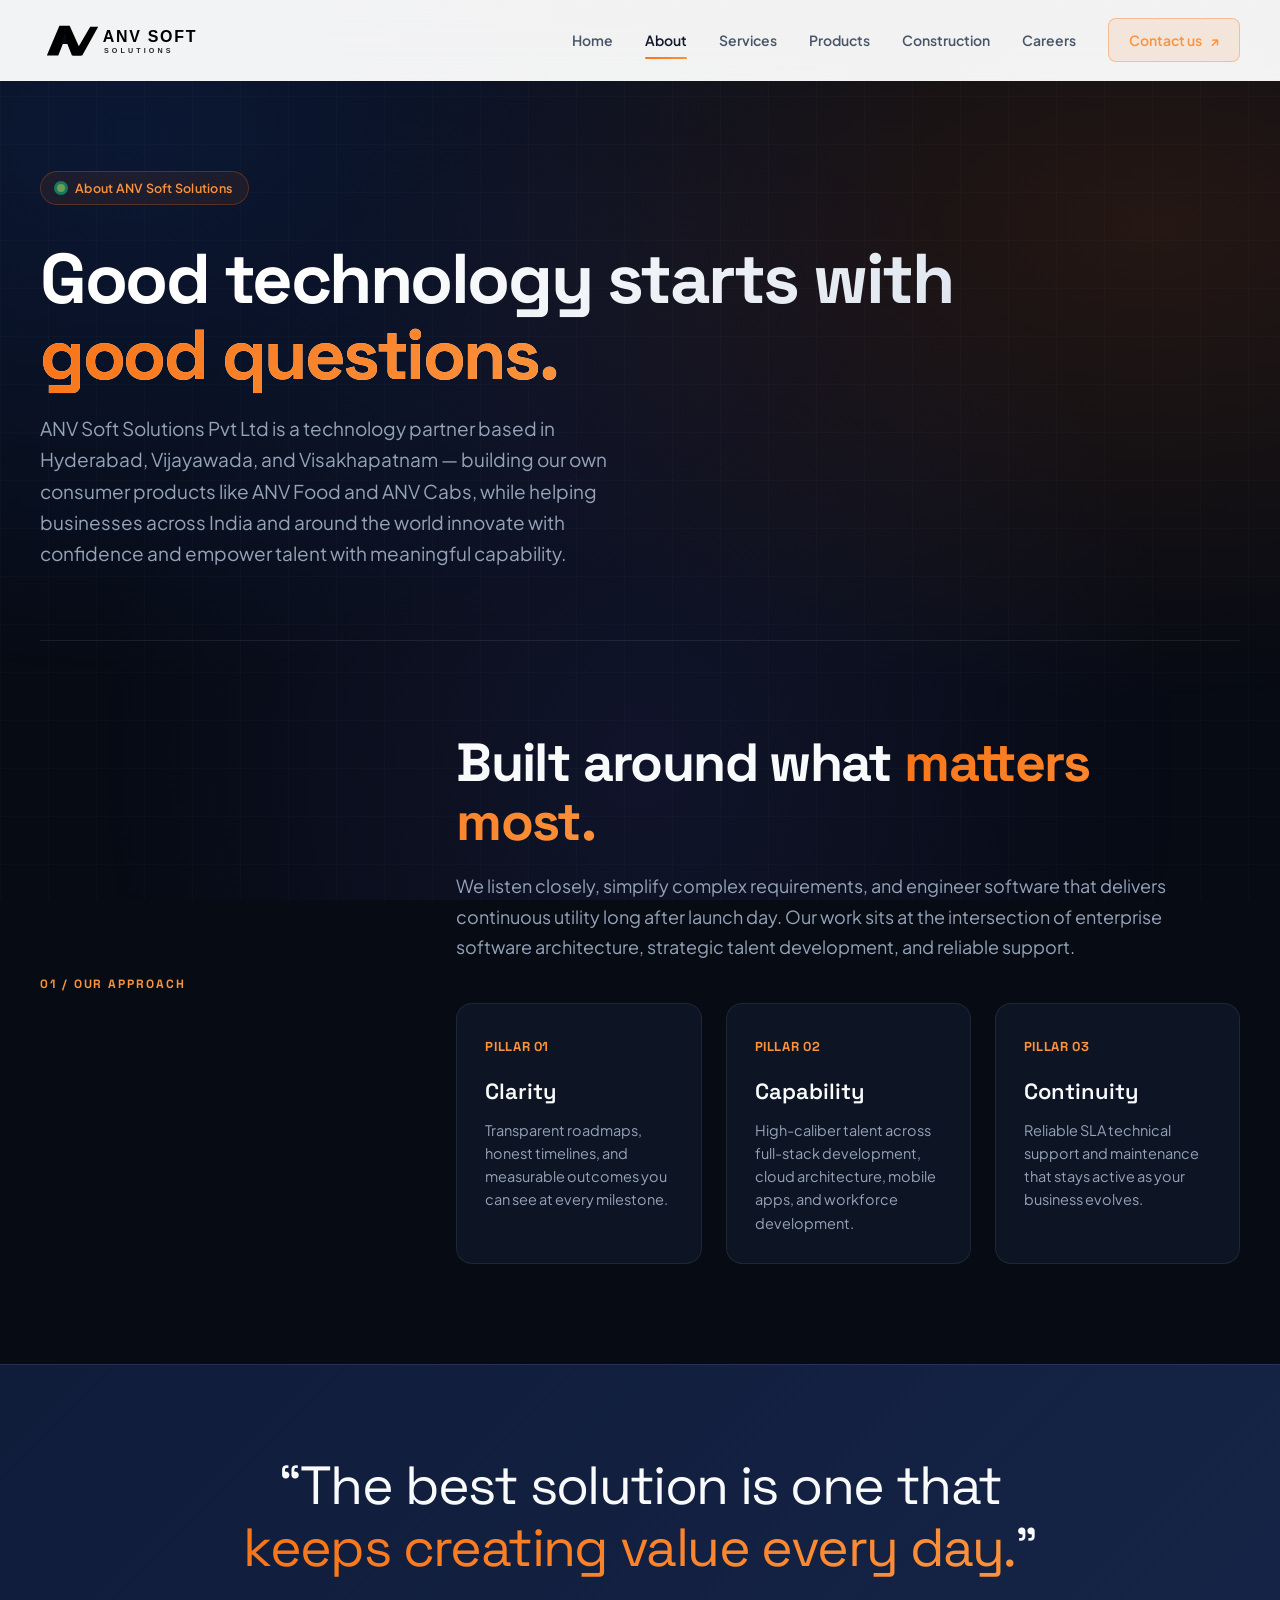
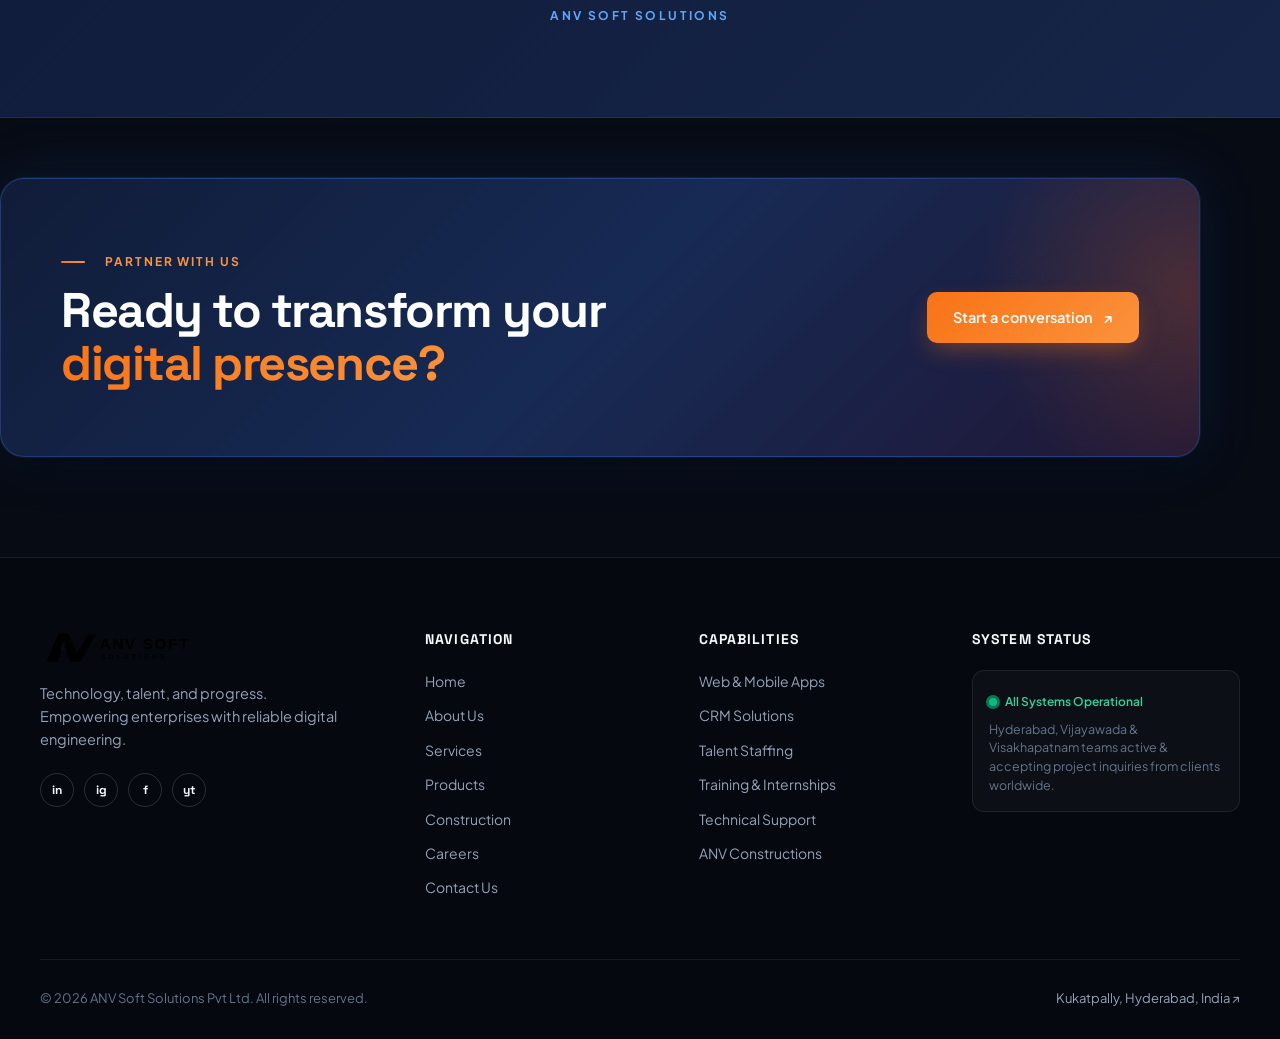
==== commit 0c25a5b7: "fix: revert visible logo to SVG, the provided JPG is too low-res (200x200) The uploaded logo.jpg is " ====
--- a/about/index.html
+++ b/about/index.html
@@ -29,7 +29,7 @@
   <header class="site-header">
     <div class="container nav-wrap">
       <a class="brand" href="../" aria-label="ANV Soft Solutions Home">
-        <img src="../images/logo.jpg" alt="ANV Soft Solutions Logo" style="height: 40px; width: auto;" />
+        <img src="../images/logo.svg" alt="ANV Soft Solutions Logo" style="height: 40px; width: auto;" />
       </a>
       
       <button class="menu-toggle" aria-label="Toggle Navigation" aria-expanded="false">
@@ -117,7 +117,7 @@
     <div class="container footer-grid">
       <div class="footer-about">
         <a class="brand" href="../" aria-label="ANV Soft Solutions Home">
-          <img src="../images/logo.jpg" alt="ANV Soft Solutions Logo" style="height: 38px; width: auto;" />
+          <img src="../images/logo.svg" alt="ANV Soft Solutions Logo" style="height: 38px; width: auto;" />
         </a>
         <p>Technology, talent, and progress.<br>Empowering enterprises with reliable digital engineering.</p>
         <div class="social-links" aria-label="Social media links">
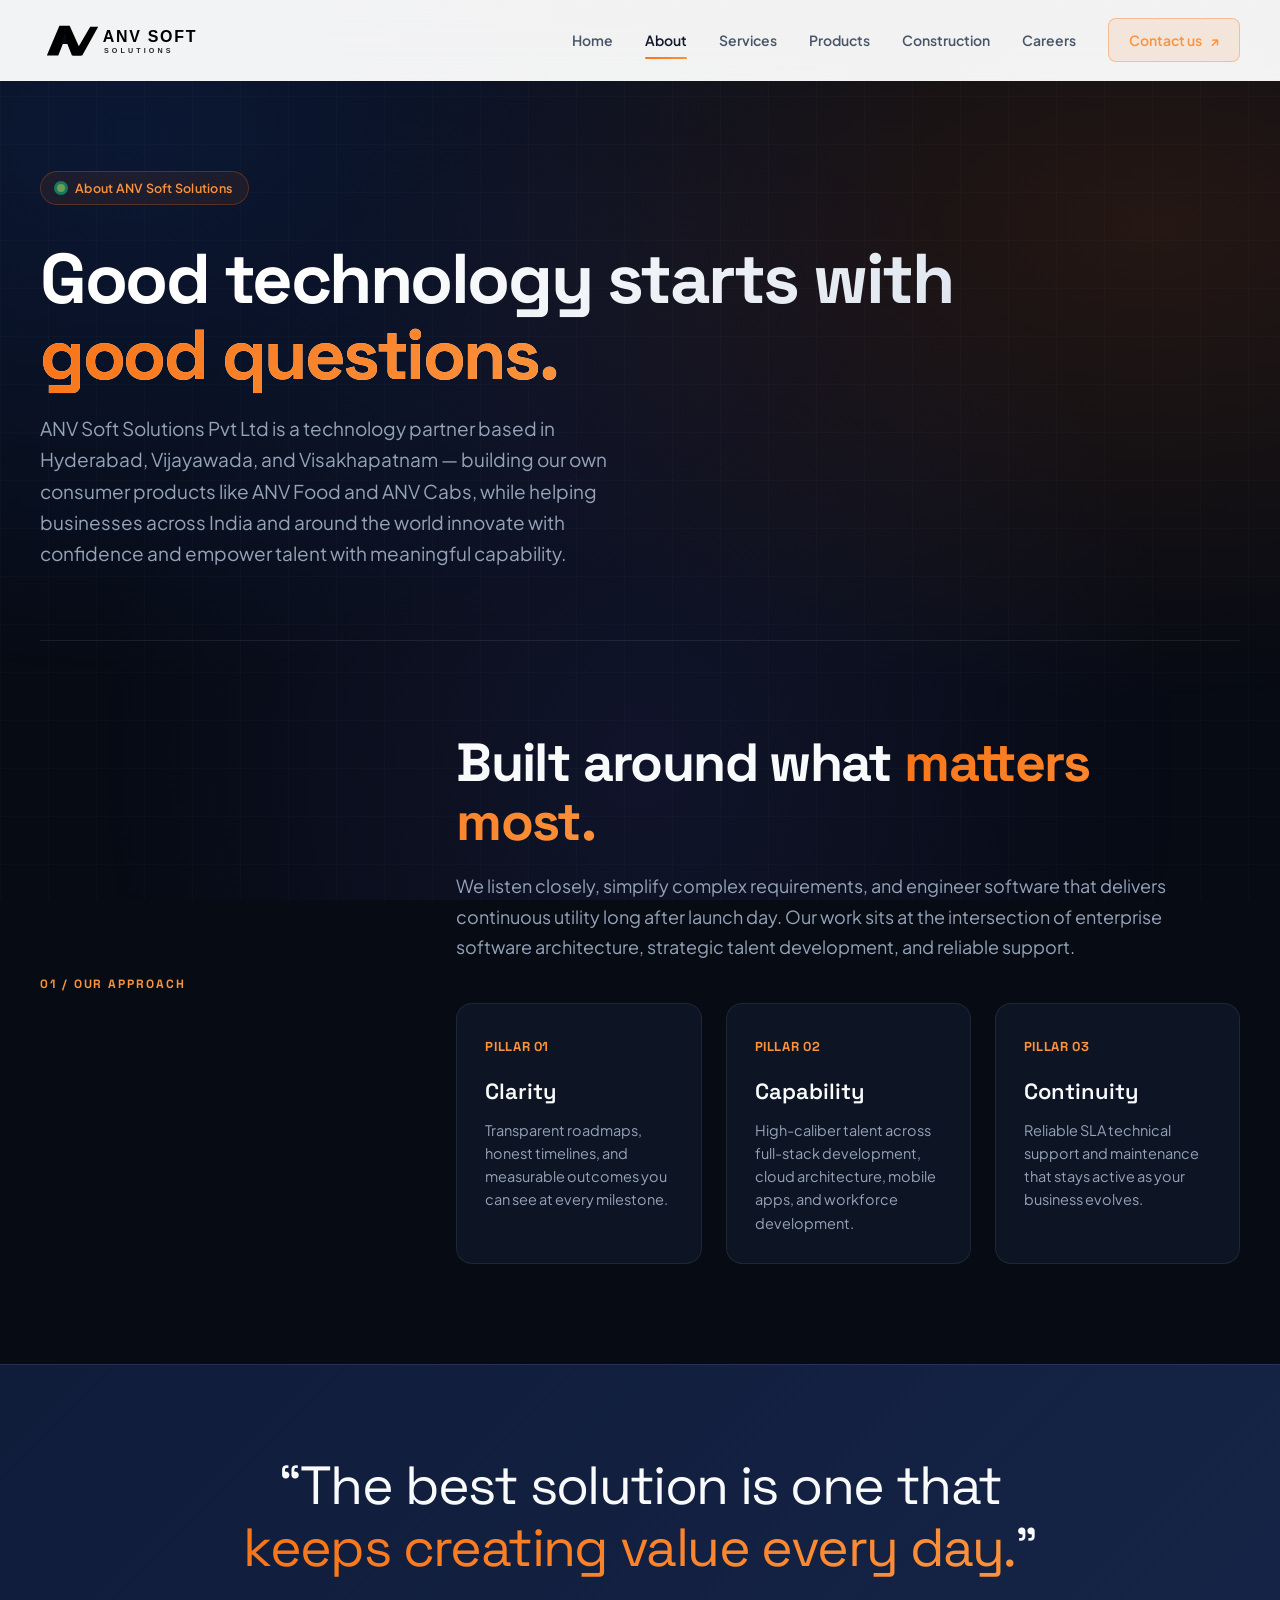
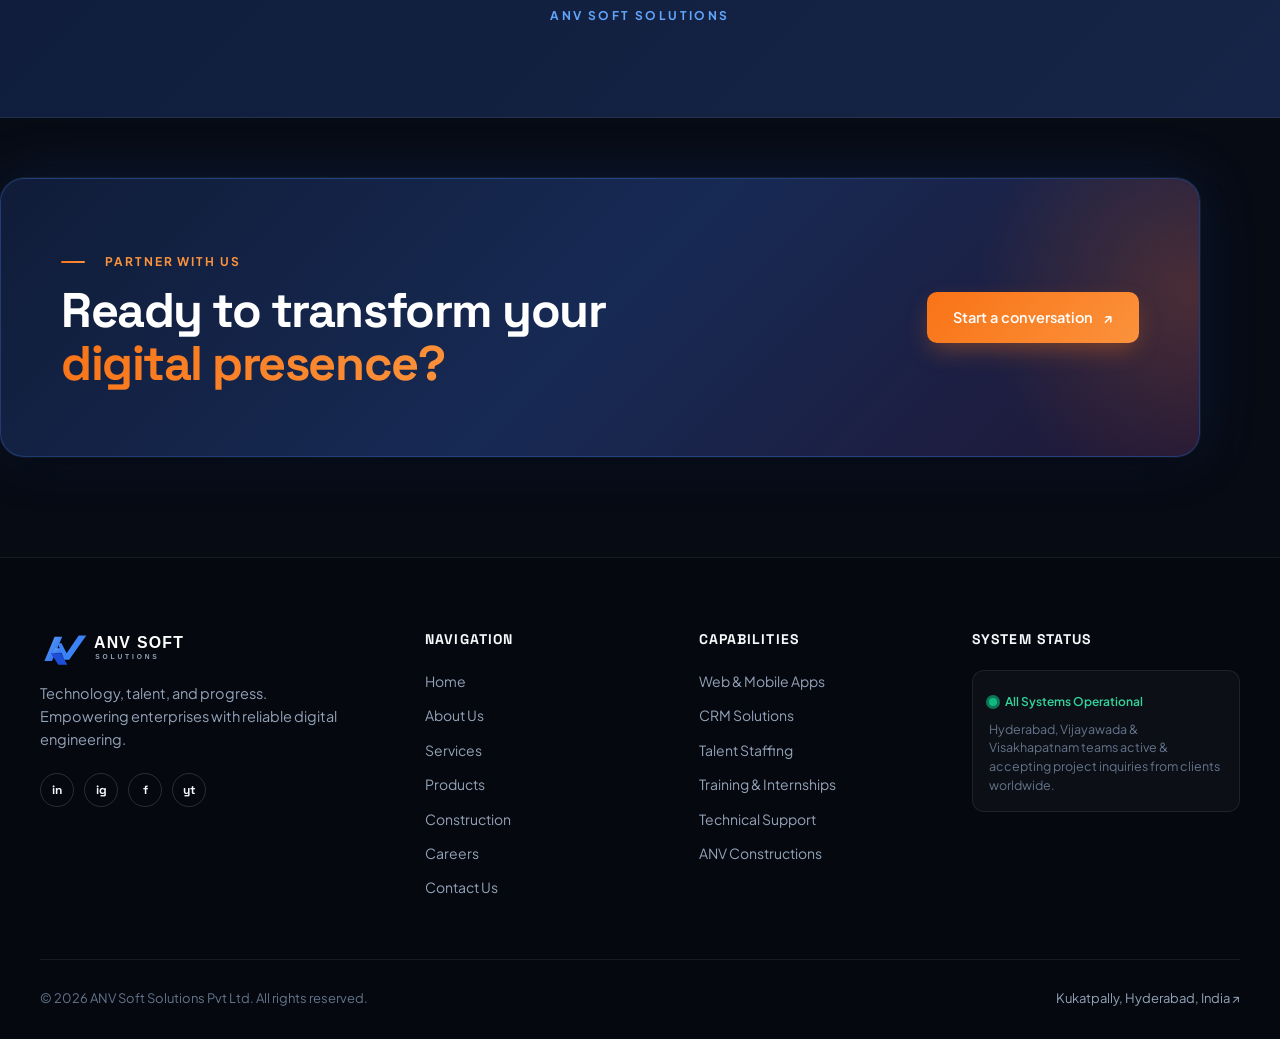
==== commit 7192f69e: "fix: make logo visible in the dark footer The footer logo used logo.svg with fill="currentColor", wh" ====
--- a/about/index.html
+++ b/about/index.html
@@ -117,7 +117,7 @@
     <div class="container footer-grid">
       <div class="footer-about">
         <a class="brand" href="../" aria-label="ANV Soft Solutions Home">
-          <img src="../images/logo.svg" alt="ANV Soft Solutions Logo" style="height: 38px; width: auto;" />
+          <img src="../images/logo-white.svg" alt="ANV Soft Solutions Logo" style="height: 38px; width: auto;" />
         </a>
         <p>Technology, talent, and progress.<br>Empowering enterprises with reliable digital engineering.</p>
         <div class="social-links" aria-label="Social media links">
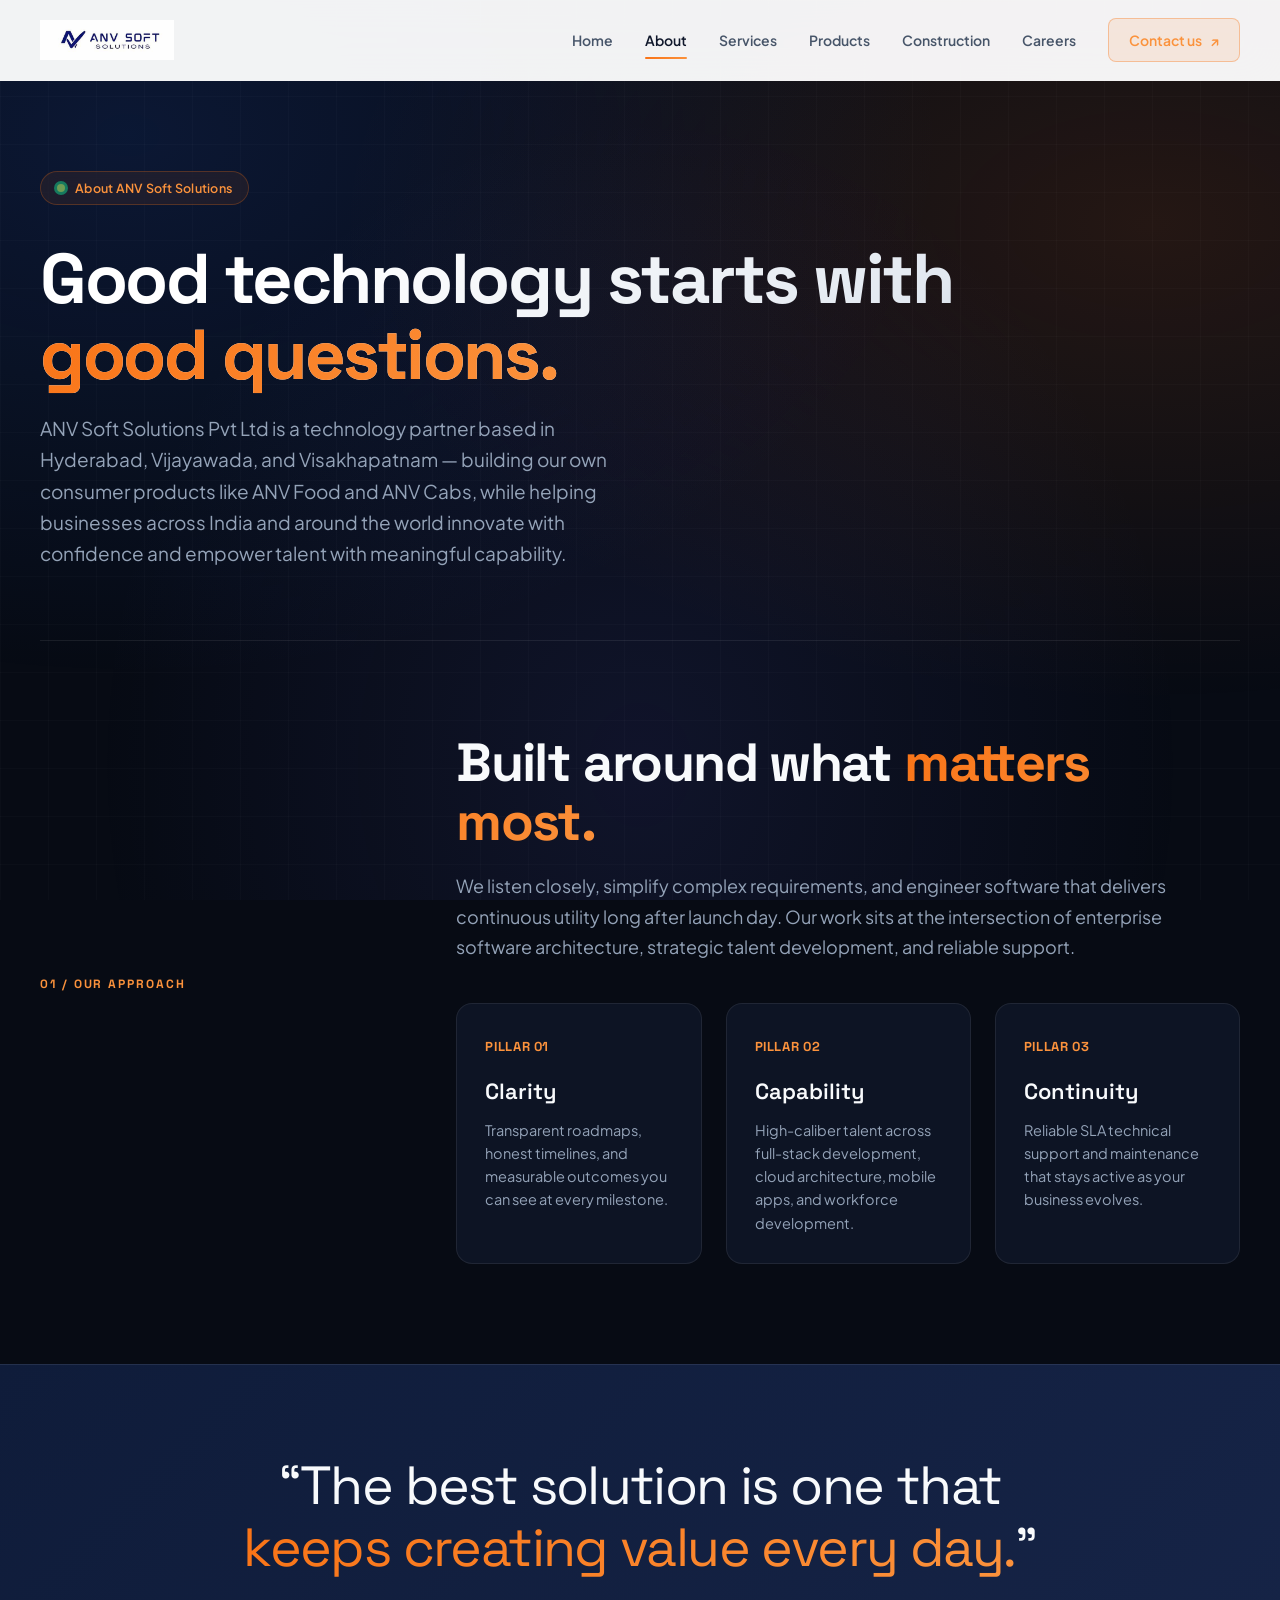
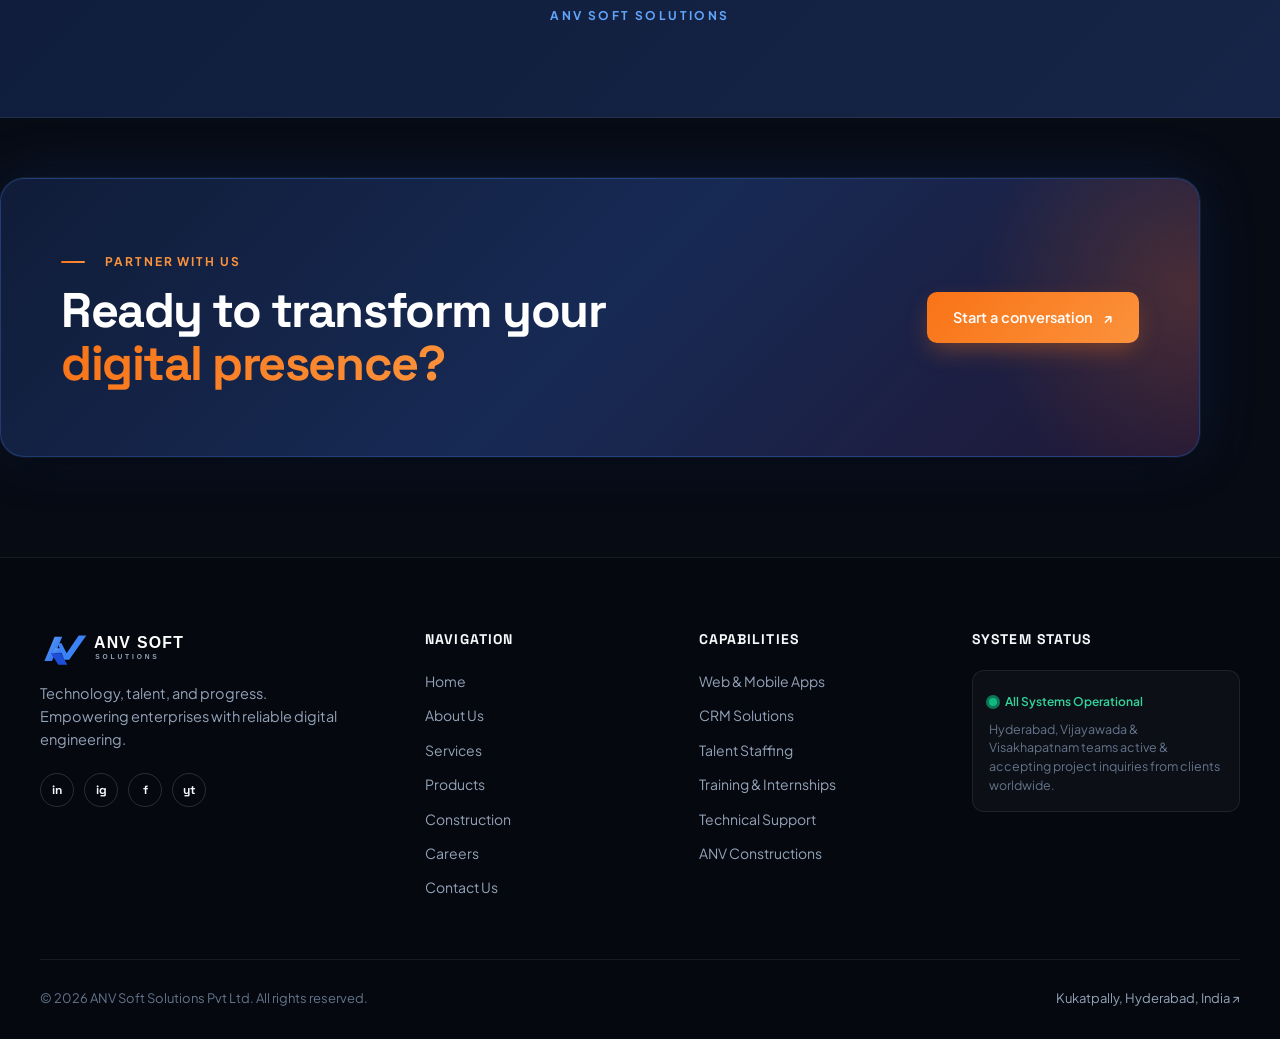
==== commit b8f97e52: "feat: add initial HTML structure and metadata for AVN Soft Solutions website" ====
--- a/about/index.html
+++ b/about/index.html
@@ -20,8 +20,12 @@
   <link rel="preconnect" href="https://fonts.gstatic.com" crossorigin>
   <link href="https://fonts.googleapis.com/css2?family=Plus+Jakarta+Sans:wght@300;400;500;600;700;800&family=Space+Grotesk:wght@500;600;700&display=swap" rel="stylesheet">
   <link rel="stylesheet" href="../css/style.css">
-  <link rel="icon" type="image/svg+xml" href="../images/logo.svg">
-  <link rel="apple-touch-icon" href="../images/logo.svg">
+  <link rel="icon" type="image/svg+xml" href="../images/icon.svg">
+  <link rel="icon" type="image/png" sizes="32x32" href="../images/favicon-32x32.png">
+  <link rel="icon" type="image/png" sizes="16x16" href="../images/favicon-16x16.png">
+  <link rel="apple-touch-icon" sizes="180x180" href="../images/apple-touch-icon.png">
+  <link rel="manifest" href="../site.webmanifest">
+  <meta name="theme-color" content="#1d4ed8">
 </head>
 <body>
 
@@ -29,7 +33,7 @@
   <header class="site-header">
     <div class="container nav-wrap">
       <a class="brand" href="../" aria-label="ANV Soft Solutions Home">
-        <img src="../images/logo.svg" alt="ANV Soft Solutions Logo" style="height: 40px; width: auto;" />
+        <img src="../images/anv.jpg" alt="ANV Soft Solutions Logo" style="height: 40px; width: auto;" />
       </a>
       
       <button class="menu-toggle" aria-label="Toggle Navigation" aria-expanded="false">
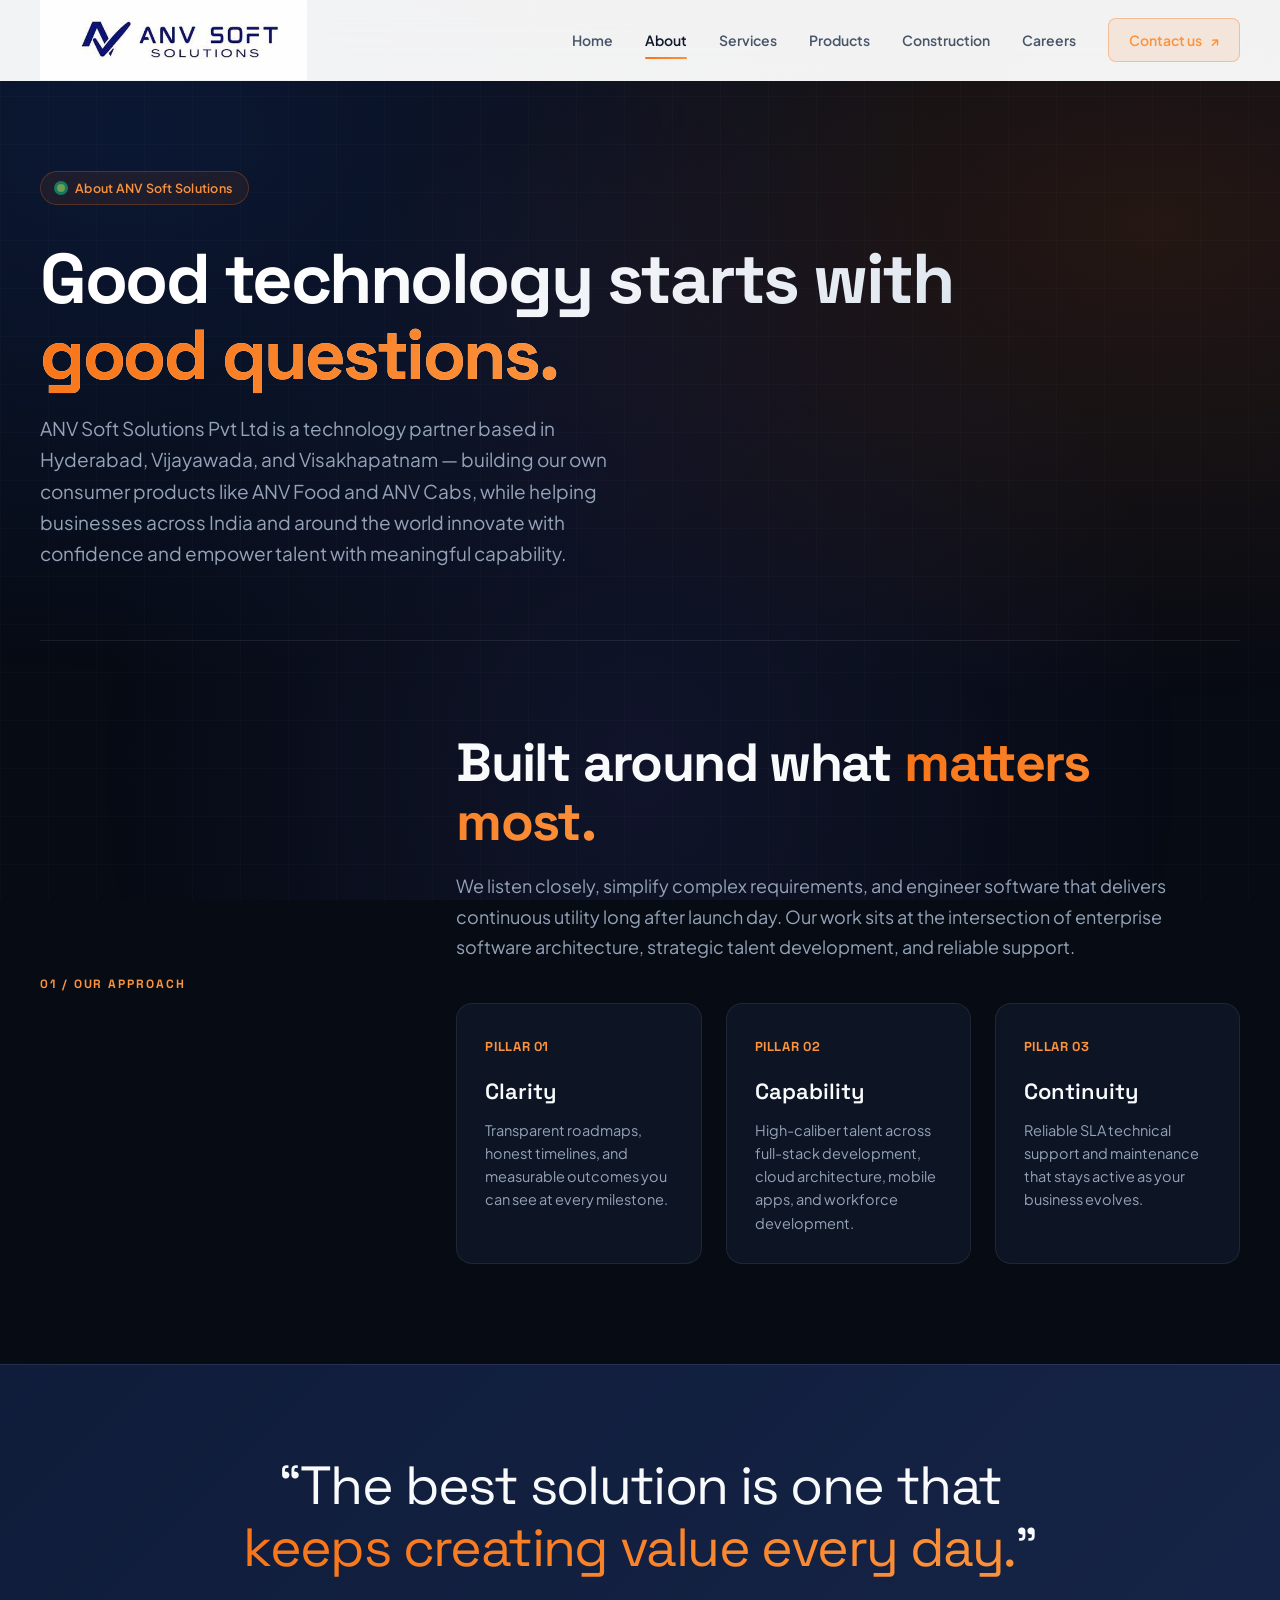
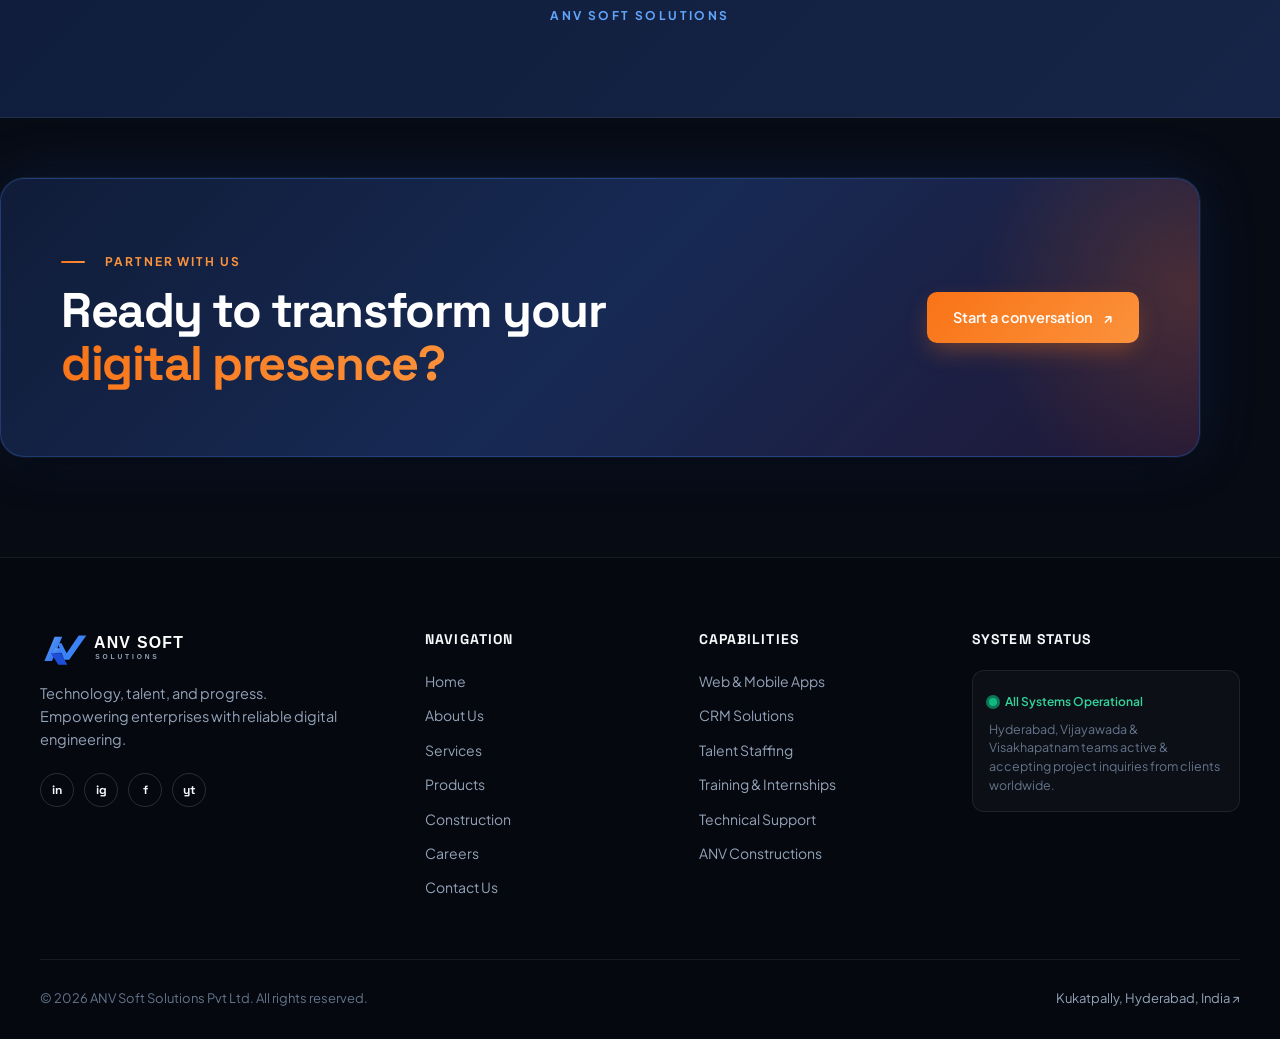
==== commit c59a59a4: "fix: increase logo size to improve visibility across all pages" ====
--- a/about/index.html
+++ b/about/index.html
@@ -33,7 +33,7 @@
   <header class="site-header">
     <div class="container nav-wrap">
       <a class="brand" href="../" aria-label="ANV Soft Solutions Home">
-        <img src="../images/anv.jpg" alt="ANV Soft Solutions Logo" style="height: 40px; width: auto;" />
+        <img src="../images/anv.jpg" alt="ANV Soft Solutions Logo" style="height: 80px; width: auto;" />
       </a>
       
       <button class="menu-toggle" aria-label="Toggle Navigation" aria-expanded="false">
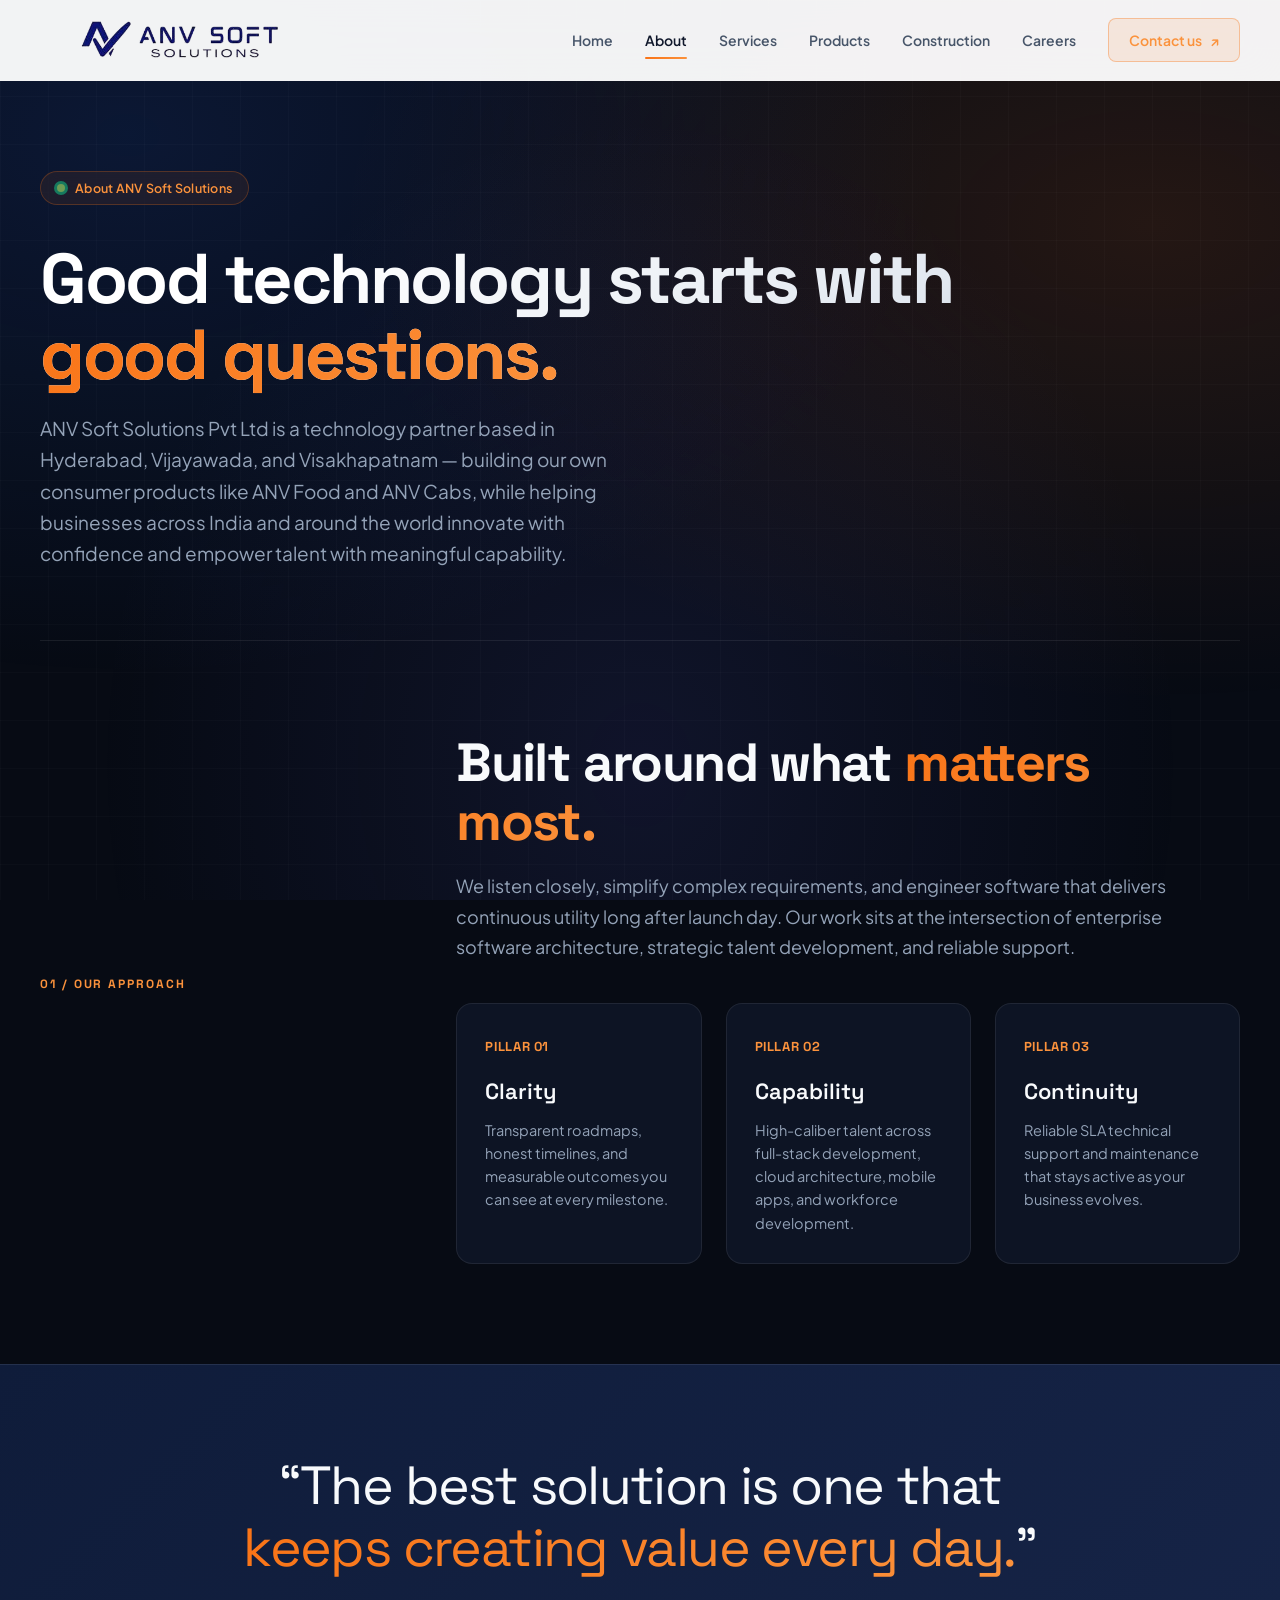
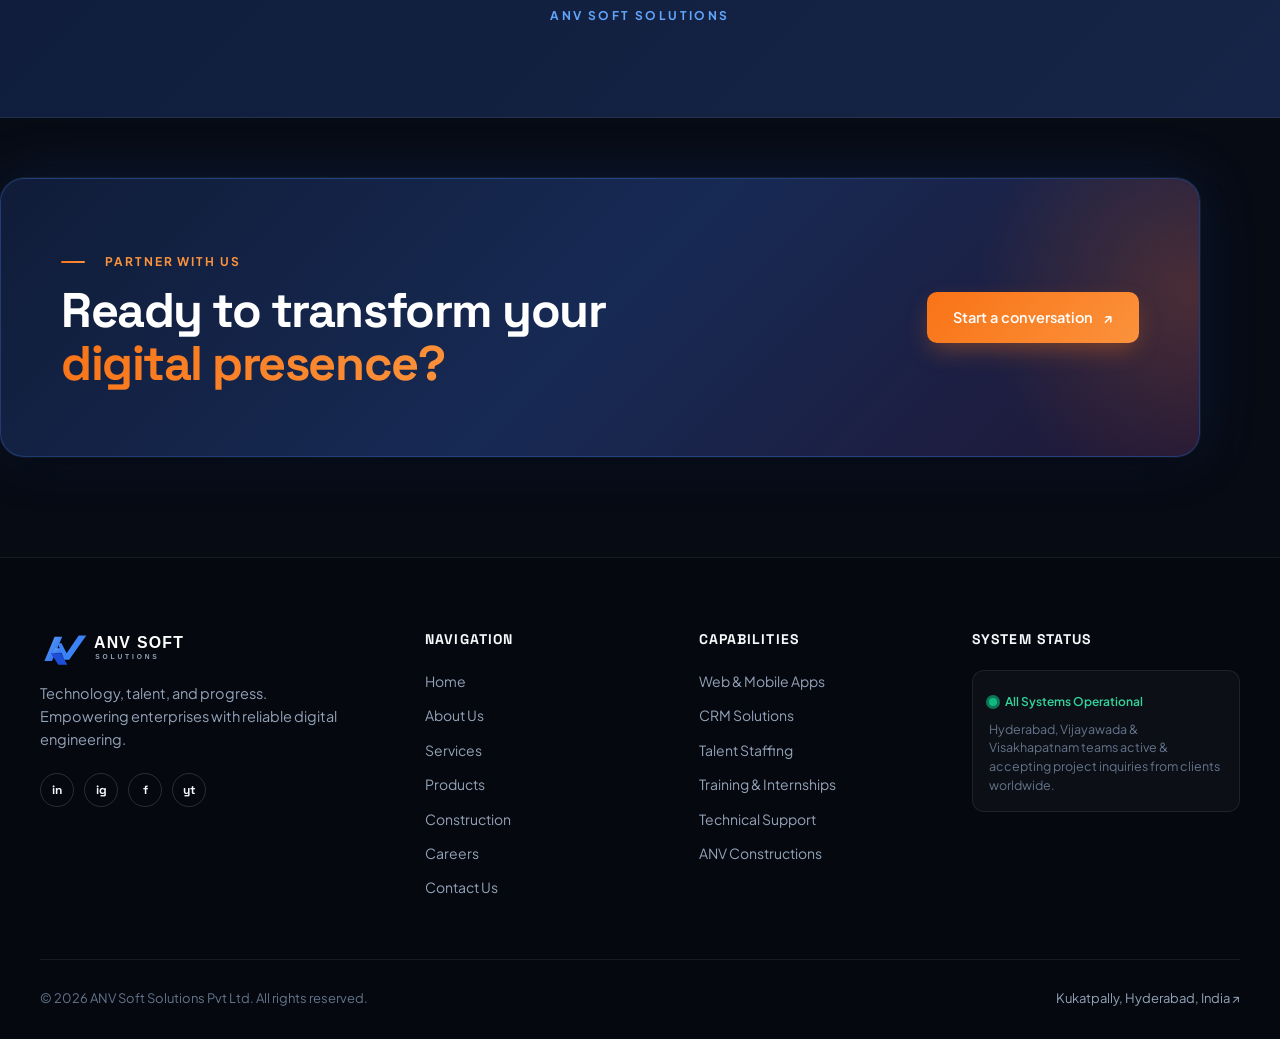
==== commit 5a44d53d: "feat: update meta tags for SEO optimization and add structured data across multiple pages" ====
--- a/about/index.html
+++ b/about/index.html
@@ -10,12 +10,15 @@
   <link rel="canonical" href="https://www.anvsoftsolutions.com/about/">
   <meta property="og:type" content="website">
   <meta property="og:url" content="https://www.anvsoftsolutions.com/about/">
+  <meta property="og:locale" content="en_US">
   <meta property="og:title" content="About ANV Soft Solutions | Hyderabad Technology Partner">
   <meta property="og:description" content="Meet the Hyderabad-based team helping businesses worldwide build better software and stronger technology capabilities.">
   <meta property="og:site_name" content="ANV Soft Solutions">
   <meta property="og:image" content="https://www.anvsoftsolutions.com/images/logo.jpg">
   <meta name="twitter:card" content="summary">
-  <title>About Us | ANV Soft Solutions</title>
+  <meta name="twitter:title" content="About ANV Soft Solutions | Hyderabad Technology Partner">
+  <meta name="twitter:description" content="Meet the Hyderabad-based team helping businesses worldwide build better software and stronger technology capabilities.">
+  <title>About ANV Soft Solutions | Hyderabad Technology Partner</title>
   <link rel="preconnect" href="https://fonts.googleapis.com">
   <link rel="preconnect" href="https://fonts.gstatic.com" crossorigin>
   <link href="https://fonts.googleapis.com/css2?family=Plus+Jakarta+Sans:wght@300;400;500;600;700;800&family=Space+Grotesk:wght@500;600;700&display=swap" rel="stylesheet">
@@ -26,6 +29,30 @@
   <link rel="apple-touch-icon" sizes="180x180" href="../images/apple-touch-icon.png">
   <link rel="manifest" href="../site.webmanifest">
   <meta name="theme-color" content="#1d4ed8">
+  <script type="application/ld+json">
+  {
+    "@context": "https://schema.org",
+    "@type": "AboutPage",
+    "name": "About ANV Soft Solutions",
+    "url": "https://www.anvsoftsolutions.com/about/",
+    "mainEntity": {
+      "@type": "Organization",
+      "name": "ANV Soft Solutions Pvt Ltd",
+      "url": "https://www.anvsoftsolutions.com/",
+      "email": "info@anvsoftsolutions.com",
+      "telephone": "+91-81216-01057",
+      "address": {
+        "@type": "PostalAddress",
+        "streetAddress": "5th Floor, Rajashekara Enclave, Metro Station JNTU College, Phase 2, Road Number 14/2, Kukatpally",
+        "addressLocality": "Hyderabad",
+        "addressRegion": "Telangana",
+        "postalCode": "500085",
+        "addressCountry": "IN"
+      },
+      "areaServed": ["Hyderabad, Telangana, India", "Vijayawada, Andhra Pradesh, India", "Visakhapatnam, Andhra Pradesh, India", "India", "Worldwide"]
+    }
+  }
+  </script>
 </head>
 <body>
 
